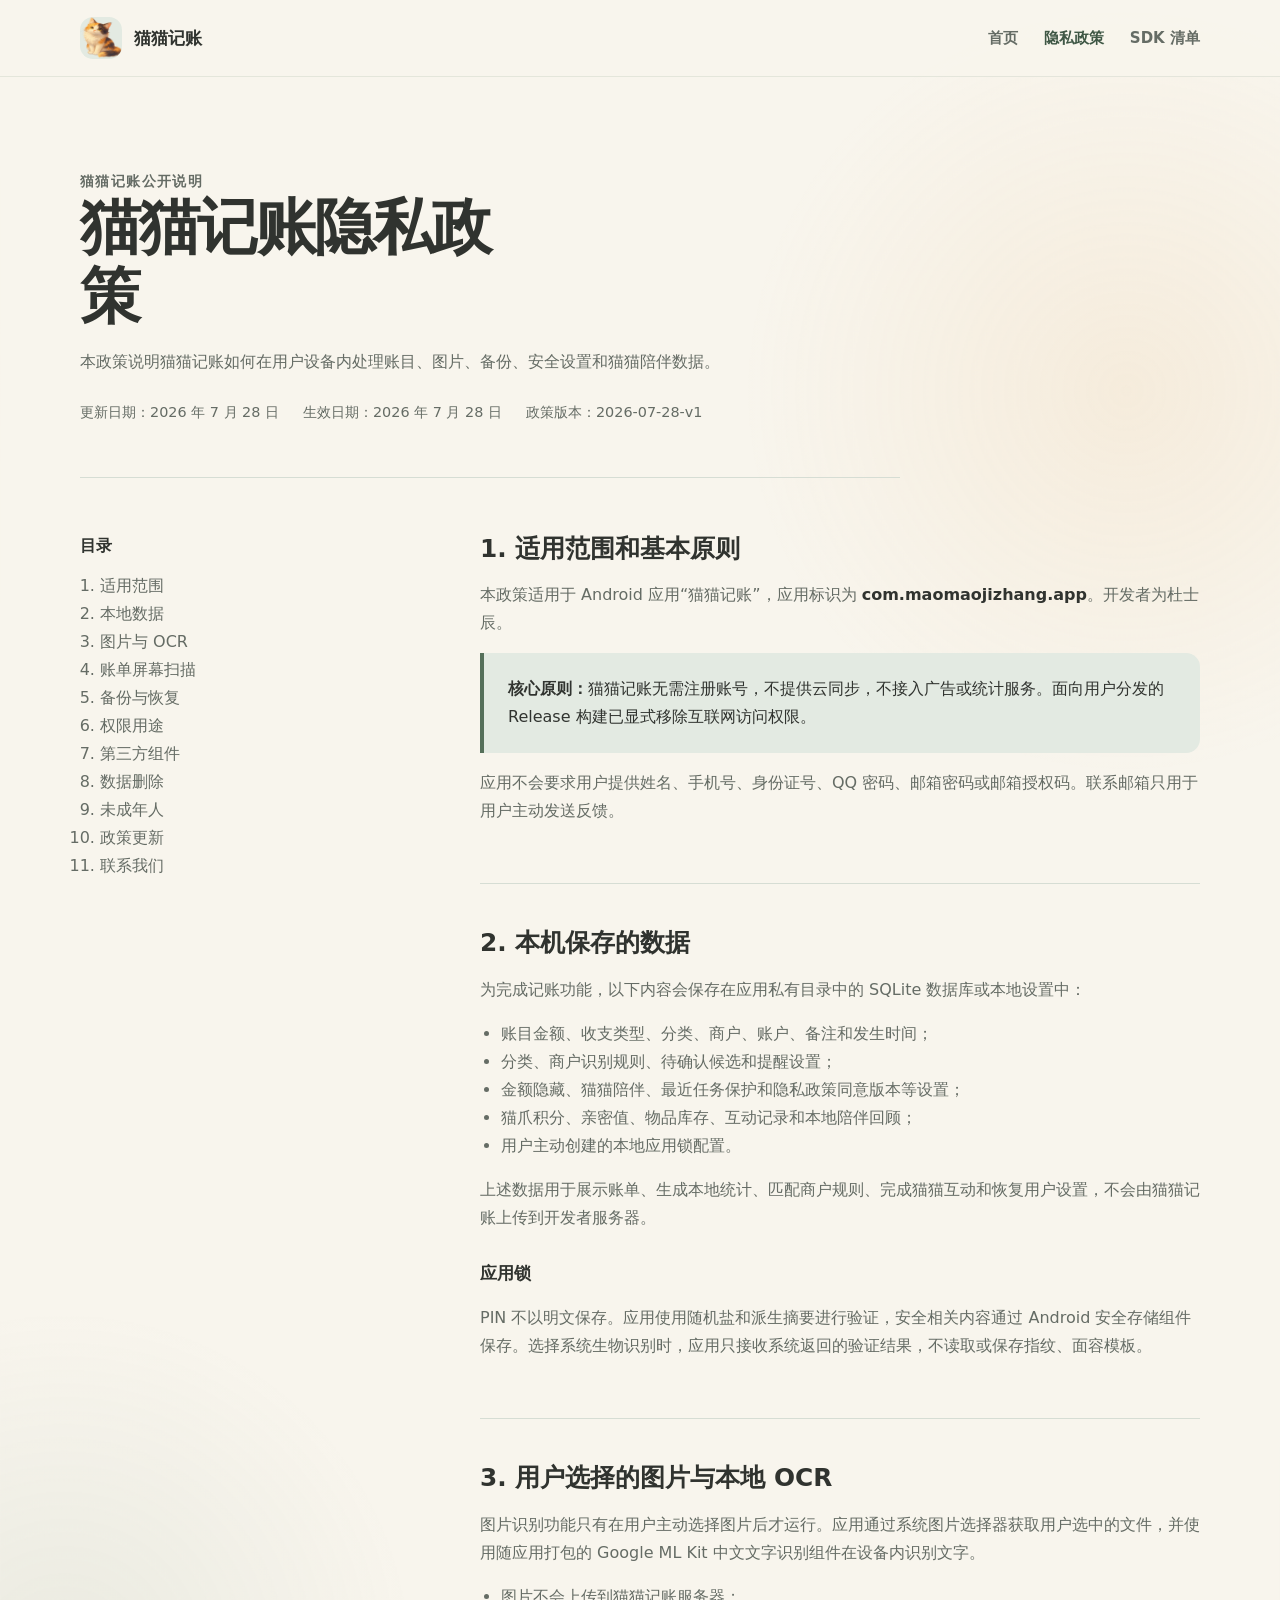
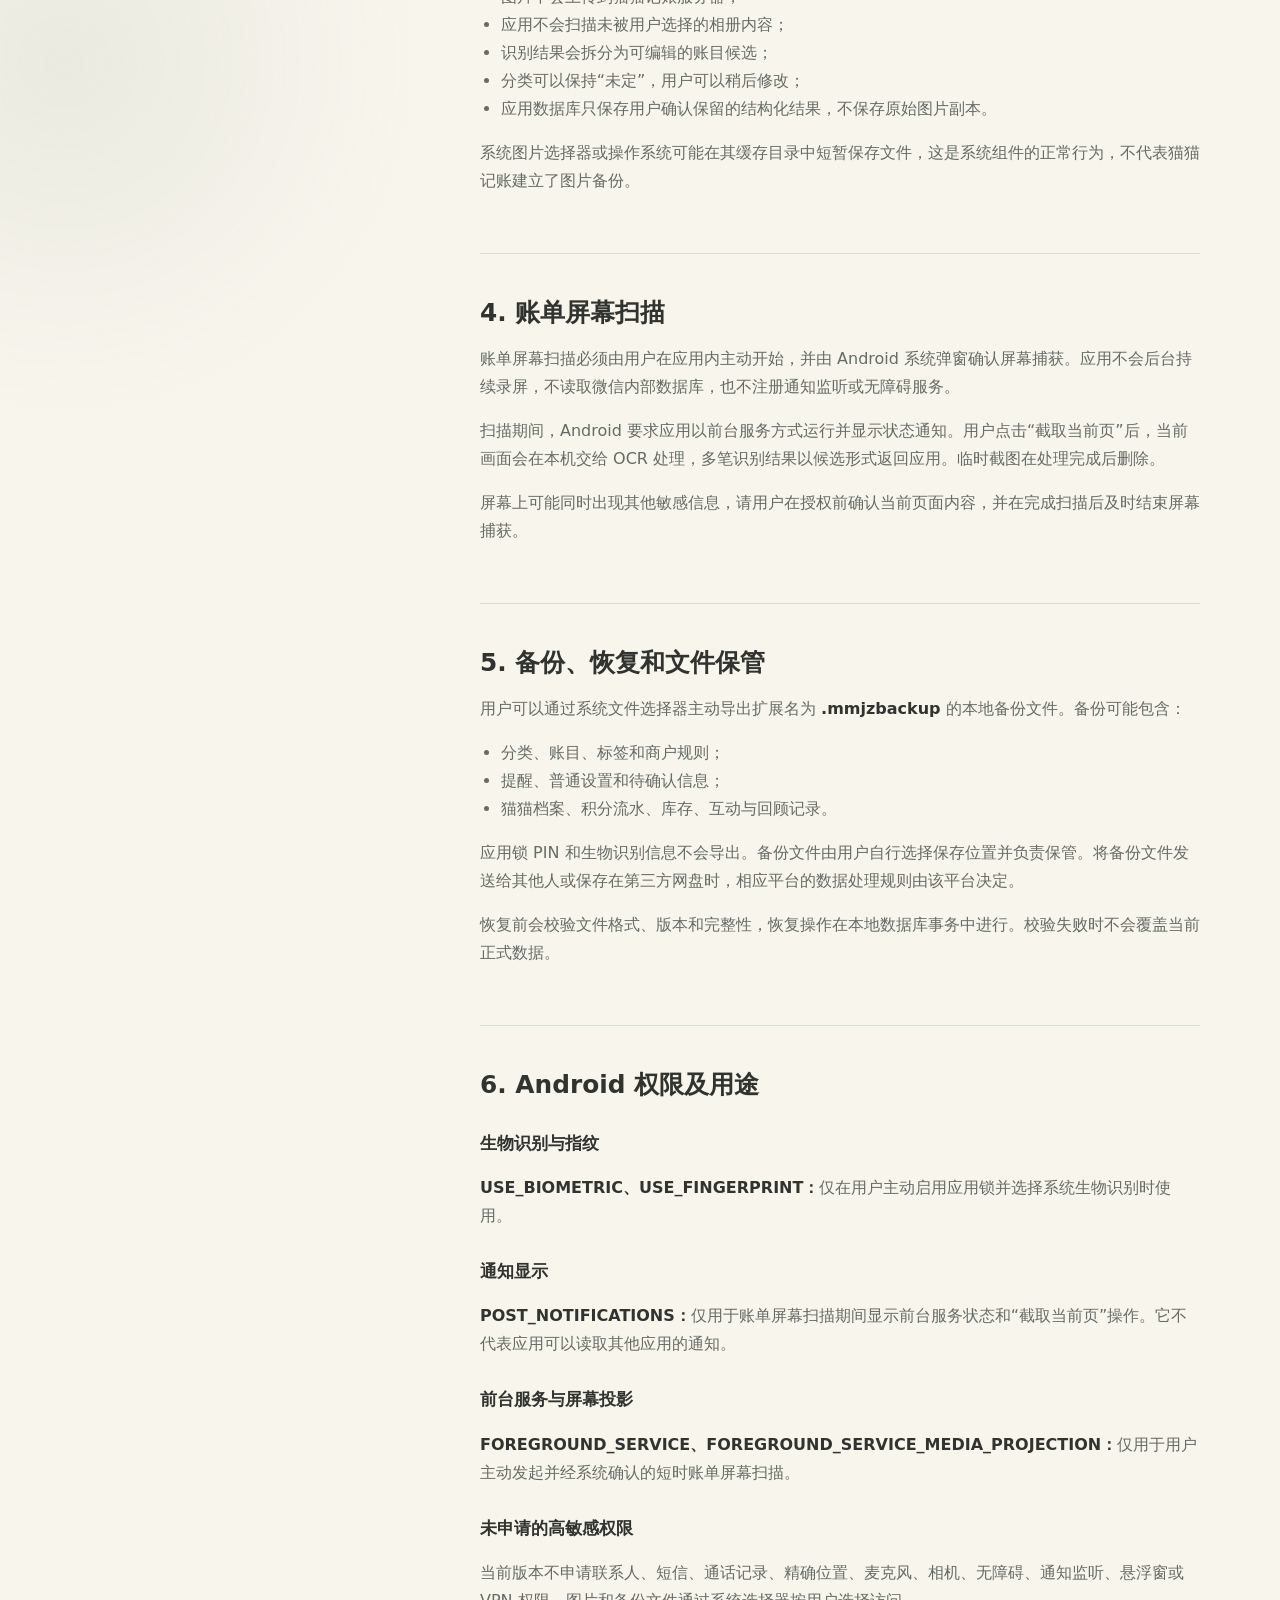
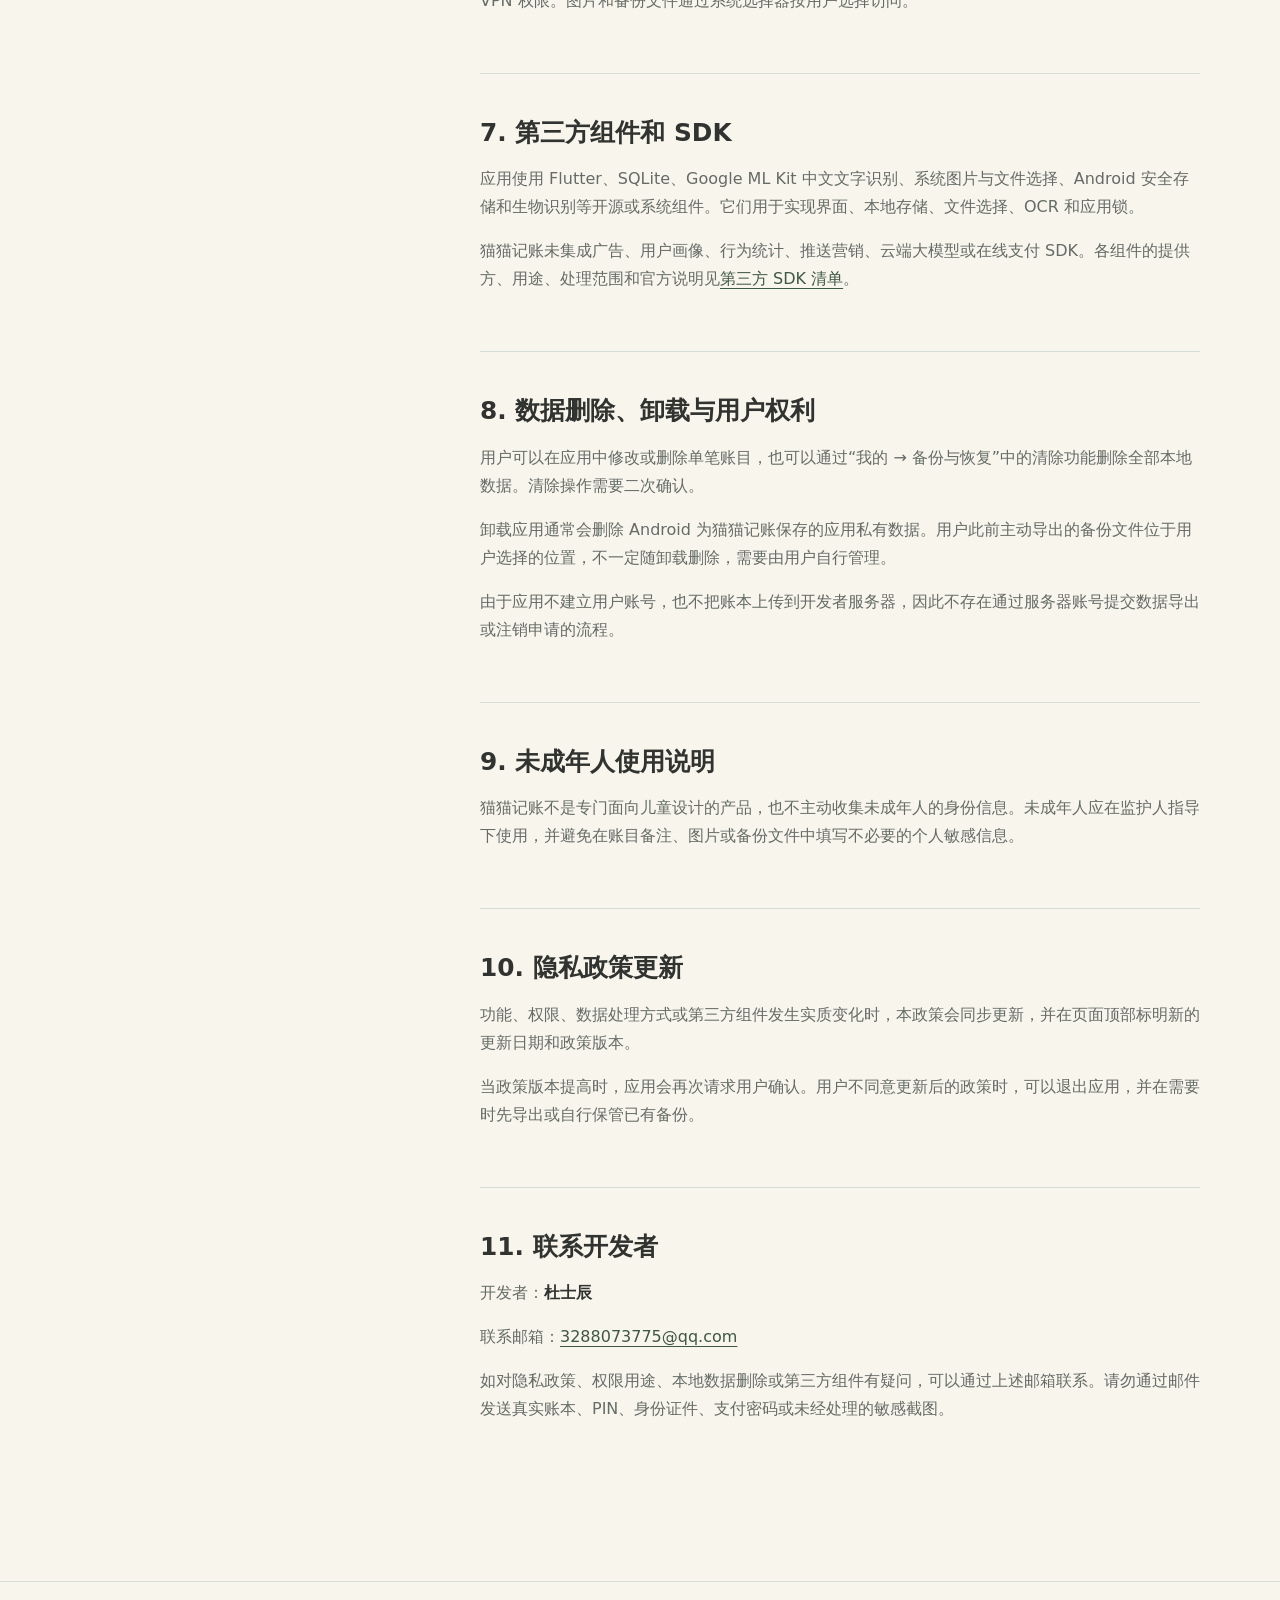
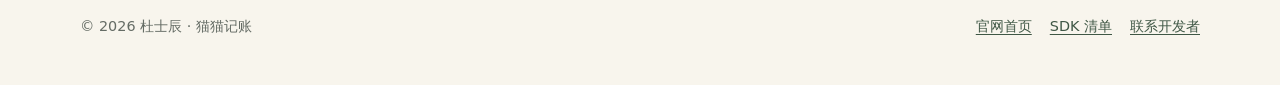
==== privacy.html @ 0284afe6 "发布猫猫记账官网与隐私政策" ====
<!doctype html>
<html lang="zh-CN">
  <head>
    <meta charset="utf-8">
    <meta name="viewport" content="width=device-width, initial-scale=1">
    <meta name="description" content="猫猫记账隐私政策，说明本地数据、图片 OCR、账单屏幕扫描、备份、权限和第三方组件。">
    <meta name="theme-color" content="#55705A">
    <title>隐私政策｜猫猫记账</title>
    <link rel="icon" href="favicon.png">
    <link rel="stylesheet" href="styles.css">
  </head>
  <body>
    <a class="skip-link" href="#main">跳到主要内容</a>
    <header class="site-header">
      <nav class="nav" aria-label="主要导航">
        <a class="brand" href="index.html">
          <img src="assets/app-icon.png" alt="">
          <span>猫猫记账</span>
        </a>
        <ul class="nav-links">
          <li><a href="index.html">首页</a></li>
          <li><a href="privacy.html" aria-current="page">隐私政策</a></li>
          <li><a href="sdk.html">SDK 清单</a></li>
        </ul>
      </nav>
    </header>

    <main id="main" class="page policy-main">
      <header class="policy-header">
        <p class="eyebrow">猫猫记账公开说明</p>
        <h1>猫猫记账隐私政策</h1>
        <p>本政策说明猫猫记账如何在用户设备内处理账目、图片、备份、安全设置和猫猫陪伴数据。</p>
        <div class="policy-meta">
          <span>更新日期：2026 年 7 月 28 日</span>
          <span>生效日期：2026 年 7 月 28 日</span>
          <span>政策版本：2026-07-28-v1</span>
        </div>
      </header>

      <div class="policy-layout">
        <nav class="toc" aria-label="隐私政策目录">
          <strong>目录</strong>
          <ol>
            <li><a href="#scope">适用范围</a></li>
            <li><a href="#local-data">本地数据</a></li>
            <li><a href="#ocr">图片与 OCR</a></li>
            <li><a href="#capture">账单屏幕扫描</a></li>
            <li><a href="#backup">备份与恢复</a></li>
            <li><a href="#permissions">权限用途</a></li>
            <li><a href="#components">第三方组件</a></li>
            <li><a href="#delete">数据删除</a></li>
            <li><a href="#children">未成年人</a></li>
            <li><a href="#updates">政策更新</a></li>
            <li><a href="#contact">联系我们</a></li>
          </ol>
        </nav>

        <article class="policy-content">
          <section id="scope">
            <h2>1. 适用范围和基本原则</h2>
            <p>本政策适用于 Android 应用“猫猫记账”，应用标识为 <strong>com.maomaojizhang.app</strong>。开发者为杜士辰。</p>
            <div class="notice">
              <strong>核心原则：</strong>猫猫记账无需注册账号，不提供云同步，不接入广告或统计服务。面向用户分发的 Release 构建已显式移除互联网访问权限。
            </div>
            <p>应用不会要求用户提供姓名、手机号、身份证号、QQ 密码、邮箱密码或邮箱授权码。联系邮箱只用于用户主动发送反馈。</p>
          </section>

          <section id="local-data">
            <h2>2. 本机保存的数据</h2>
            <p>为完成记账功能，以下内容会保存在应用私有目录中的 SQLite 数据库或本地设置中：</p>
            <ul>
              <li>账目金额、收支类型、分类、商户、账户、备注和发生时间；</li>
              <li>分类、商户识别规则、待确认候选和提醒设置；</li>
              <li>金额隐藏、猫猫陪伴、最近任务保护和隐私政策同意版本等设置；</li>
              <li>猫爪积分、亲密值、物品库存、互动记录和本地陪伴回顾；</li>
              <li>用户主动创建的本地应用锁配置。</li>
            </ul>
            <p>上述数据用于展示账单、生成本地统计、匹配商户规则、完成猫猫互动和恢复用户设置，不会由猫猫记账上传到开发者服务器。</p>
            <h3>应用锁</h3>
            <p>PIN 不以明文保存。应用使用随机盐和派生摘要进行验证，安全相关内容通过 Android 安全存储组件保存。选择系统生物识别时，应用只接收系统返回的验证结果，不读取或保存指纹、面容模板。</p>
          </section>

          <section id="ocr">
            <h2>3. 用户选择的图片与本地 OCR</h2>
            <p>图片识别功能只有在用户主动选择图片后才运行。应用通过系统图片选择器获取用户选中的文件，并使用随应用打包的 Google ML Kit 中文文字识别组件在设备内识别文字。</p>
            <ul>
              <li>图片不会上传到猫猫记账服务器；</li>
              <li>应用不会扫描未被用户选择的相册内容；</li>
              <li>识别结果会拆分为可编辑的账目候选；</li>
              <li>分类可以保持“未定”，用户可以稍后修改；</li>
              <li>应用数据库只保存用户确认保留的结构化结果，不保存原始图片副本。</li>
            </ul>
            <p>系统图片选择器或操作系统可能在其缓存目录中短暂保存文件，这是系统组件的正常行为，不代表猫猫记账建立了图片备份。</p>
          </section>

          <section id="capture">
            <h2>4. 账单屏幕扫描</h2>
            <p>账单屏幕扫描必须由用户在应用内主动开始，并由 Android 系统弹窗确认屏幕捕获。应用不会后台持续录屏，不读取微信内部数据库，也不注册通知监听或无障碍服务。</p>
            <p>扫描期间，Android 要求应用以前台服务方式运行并显示状态通知。用户点击“截取当前页”后，当前画面会在本机交给 OCR 处理，多笔识别结果以候选形式返回应用。临时截图在处理完成后删除。</p>
            <p>屏幕上可能同时出现其他敏感信息，请用户在授权前确认当前页面内容，并在完成扫描后及时结束屏幕捕获。</p>
          </section>

          <section id="backup">
            <h2>5. 备份、恢复和文件保管</h2>
            <p>用户可以通过系统文件选择器主动导出扩展名为 <strong>.mmjzbackup</strong> 的本地备份文件。备份可能包含：</p>
            <ul>
              <li>分类、账目、标签和商户规则；</li>
              <li>提醒、普通设置和待确认信息；</li>
              <li>猫猫档案、积分流水、库存、互动与回顾记录。</li>
            </ul>
            <p>应用锁 PIN 和生物识别信息不会导出。备份文件由用户自行选择保存位置并负责保管。将备份文件发送给其他人或保存在第三方网盘时，相应平台的数据处理规则由该平台决定。</p>
            <p>恢复前会校验文件格式、版本和完整性，恢复操作在本地数据库事务中进行。校验失败时不会覆盖当前正式数据。</p>
          </section>

          <section id="permissions">
            <h2>6. Android 权限及用途</h2>
            <h3>生物识别与指纹</h3>
            <p><strong>USE_BIOMETRIC、USE_FINGERPRINT：</strong>仅在用户主动启用应用锁并选择系统生物识别时使用。</p>
            <h3>通知显示</h3>
            <p><strong>POST_NOTIFICATIONS：</strong>仅用于账单屏幕扫描期间显示前台服务状态和“截取当前页”操作。它不代表应用可以读取其他应用的通知。</p>
            <h3>前台服务与屏幕投影</h3>
            <p><strong>FOREGROUND_SERVICE、FOREGROUND_SERVICE_MEDIA_PROJECTION：</strong>仅用于用户主动发起并经系统确认的短时账单屏幕扫描。</p>
            <h3>未申请的高敏感权限</h3>
            <p>当前版本不申请联系人、短信、通话记录、精确位置、麦克风、相机、无障碍、通知监听、悬浮窗或 VPN 权限。图片和备份文件通过系统选择器按用户选择访问。</p>
          </section>

          <section id="components">
            <h2>7. 第三方组件和 SDK</h2>
            <p>应用使用 Flutter、SQLite、Google ML Kit 中文文字识别、系统图片与文件选择、Android 安全存储和生物识别等开源或系统组件。它们用于实现界面、本地存储、文件选择、OCR 和应用锁。</p>
            <p>猫猫记账未集成广告、用户画像、行为统计、推送营销、云端大模型或在线支付 SDK。各组件的提供方、用途、处理范围和官方说明见<a href="sdk.html">第三方 SDK 清单</a>。</p>
          </section>

          <section id="delete">
            <h2>8. 数据删除、卸载与用户权利</h2>
            <p>用户可以在应用中修改或删除单笔账目，也可以通过“我的 → 备份与恢复”中的清除功能删除全部本地数据。清除操作需要二次确认。</p>
            <p>卸载应用通常会删除 Android 为猫猫记账保存的应用私有数据。用户此前主动导出的备份文件位于用户选择的位置，不一定随卸载删除，需要由用户自行管理。</p>
            <p>由于应用不建立用户账号，也不把账本上传到开发者服务器，因此不存在通过服务器账号提交数据导出或注销申请的流程。</p>
          </section>

          <section id="children">
            <h2>9. 未成年人使用说明</h2>
            <p>猫猫记账不是专门面向儿童设计的产品，也不主动收集未成年人的身份信息。未成年人应在监护人指导下使用，并避免在账目备注、图片或备份文件中填写不必要的个人敏感信息。</p>
          </section>

          <section id="updates">
            <h2>10. 隐私政策更新</h2>
            <p>功能、权限、数据处理方式或第三方组件发生实质变化时，本政策会同步更新，并在页面顶部标明新的更新日期和政策版本。</p>
            <p>当政策版本提高时，应用会再次请求用户确认。用户不同意更新后的政策时，可以退出应用，并在需要时先导出或自行保管已有备份。</p>
          </section>

          <section id="contact">
            <h2>11. 联系开发者</h2>
            <p>开发者：<strong>杜士辰</strong></p>
            <p>联系邮箱：<a href="mailto:3288073775@qq.com">3288073775@qq.com</a></p>
            <p>如对隐私政策、权限用途、本地数据删除或第三方组件有疑问，可以通过上述邮箱联系。请勿通过邮件发送真实账本、PIN、身份证件、支付密码或未经处理的敏感截图。</p>
          </section>
        </article>
      </div>
    </main>

    <footer class="site-footer">
      <div class="footer-inner">
        <span>© 2026 杜士辰 · 猫猫记账</span>
        <div class="footer-links">
          <a href="index.html">官网首页</a>
          <a href="sdk.html">SDK 清单</a>
          <a href="mailto:3288073775@qq.com">联系开发者</a>
        </div>
      </div>
    </footer>
  </body>
</html>
---- styles.css ----
:root {
  color-scheme: light;
  --canvas: #f8f5ed;
  --surface: #fffdf8;
  --surface-soft: #eef2eb;
  --primary: #55705a;
  --primary-deep: #3f5745;
  --primary-container: #e3eae2;
  --accent: #e4ae69;
  --accent-soft: #f5e7d3;
  --ink: #30332f;
  --muted: #656c65;
  --outline: #d6ddd4;
  --shadow: rgb(75 91 77 / 0.14);
  --radius-card: 24px;
  --radius-control: 14px;
  --page: min(1120px, calc(100% - 40px));
}

* {
  box-sizing: border-box;
}

html {
  scroll-behavior: smooth;
  background: var(--canvas);
}

body {
  min-width: 320px;
  margin: 0;
  color: var(--ink);
  background:
    radial-gradient(circle at 88% 8%, rgb(228 174 105 / 0.13), transparent 24rem),
    radial-gradient(circle at 5% 34%, rgb(111 138 114 / 0.1), transparent 22rem),
    var(--canvas);
  font-family:
    "Noto Sans CJK SC",
    "Microsoft YaHei",
    "PingFang SC",
    system-ui,
    sans-serif;
  font-size: 16px;
  line-height: 1.75;
  text-rendering: optimizeLegibility;
}

img {
  display: block;
  max-width: 100%;
}

a {
  color: var(--primary-deep);
  text-decoration-thickness: 1px;
  text-underline-offset: 0.22em;
}

a:focus-visible,
button:focus-visible,
summary:focus-visible {
  outline: 3px solid rgb(85 112 90 / 0.32);
  outline-offset: 4px;
}

.skip-link {
  position: fixed;
  top: 10px;
  left: 10px;
  z-index: 100;
  padding: 10px 16px;
  color: #fff;
  background: var(--primary-deep);
  border-radius: 10px;
  transform: translateY(-160%);
}

.skip-link:focus {
  transform: translateY(0);
}

.site-header {
  position: relative;
  z-index: 10;
  border-bottom: 1px solid rgb(85 112 90 / 0.12);
  background: rgb(248 245 237 / 0.9);
}

.nav {
  width: var(--page);
  min-height: 76px;
  margin: 0 auto;
  display: flex;
  align-items: center;
  justify-content: space-between;
  gap: 24px;
}

.brand {
  display: inline-flex;
  align-items: center;
  gap: 12px;
  color: var(--ink);
  font-size: 1.08rem;
  font-weight: 760;
  text-decoration: none;
  white-space: nowrap;
}

.brand img {
  width: 42px;
  height: 42px;
  border-radius: 13px;
  background: var(--primary-container);
}

.nav-links {
  display: flex;
  align-items: center;
  gap: 26px;
  margin: 0;
  padding: 0;
  list-style: none;
}

.nav-links a {
  color: var(--muted);
  font-size: 0.94rem;
  font-weight: 650;
  text-decoration: none;
  white-space: nowrap;
}

.nav-links a[aria-current="page"],
.nav-links a:hover {
  color: var(--primary-deep);
}

.page {
  width: var(--page);
  margin: 0 auto;
}

.hero {
  min-height: 690px;
  padding: 76px 0 84px;
  display: grid;
  grid-template-columns: minmax(0, 1.05fr) minmax(340px, 0.78fr);
  align-items: center;
  gap: clamp(54px, 8vw, 108px);
}

.hero-copy {
  max-width: 660px;
}

.eyebrow {
  margin: 0 0 18px;
  color: var(--primary);
  font-size: 0.86rem;
  font-weight: 760;
  letter-spacing: 0.1em;
}

h1,
h2,
h3,
p {
  overflow-wrap: anywhere;
}

h1 {
  max-width: 11ch;
  margin: 0;
  font-size: clamp(3rem, 7vw, 5.7rem);
  line-height: 1.07;
  letter-spacing: -0.055em;
}

.hero-lead {
  max-width: 35rem;
  margin: 28px 0 0;
  color: var(--muted);
  font-size: clamp(1.05rem, 2vw, 1.22rem);
}

.actions {
  display: flex;
  flex-wrap: wrap;
  gap: 12px;
  margin-top: 34px;
}

.button {
  min-height: 50px;
  padding: 12px 20px;
  display: inline-flex;
  align-items: center;
  justify-content: center;
  border: 1px solid var(--primary);
  border-radius: var(--radius-control);
  color: #fff;
  background: var(--primary);
  font-weight: 720;
  text-decoration: none;
  transition: transform 120ms ease, background-color 120ms ease;
}

.button:hover {
  background: var(--primary-deep);
}

.button:active {
  transform: translateY(1px);
}

.button.secondary {
  color: var(--primary-deep);
  background: transparent;
}

.button.secondary:hover {
  background: var(--primary-container);
}

.trust-line {
  margin: 28px 0 0;
  padding: 0;
  display: flex;
  flex-wrap: wrap;
  gap: 8px 22px;
  color: var(--muted);
  font-size: 0.9rem;
  list-style: none;
}

.trust-line li::before {
  content: "✓";
  margin-right: 7px;
  color: var(--primary);
  font-weight: 800;
}

.phone-stage {
  position: relative;
  display: grid;
  place-items: center;
}

.phone-stage::before {
  content: "";
  position: absolute;
  width: 92%;
  aspect-ratio: 1;
  border-radius: 46% 54% 60% 40%;
  background: var(--primary-container);
  transform: rotate(-5deg);
}

.phone {
  position: relative;
  width: min(330px, 82vw);
  margin: 0;
  padding: 10px;
  border: 1px solid rgb(63 87 69 / 0.18);
  border-radius: 36px;
  background: #fff;
  box-shadow: 0 26px 72px var(--shadow);
}

.phone img {
  width: 100%;
  border-radius: 27px;
}

.cat-friend {
  position: absolute;
  right: -30px;
  bottom: -24px;
  width: 128px;
  filter: drop-shadow(0 14px 20px rgb(75 91 77 / 0.15));
}

.fact-strip {
  padding: 26px 0;
  border-block: 1px solid var(--outline);
}

.facts {
  display: grid;
  grid-template-columns: repeat(3, 1fr);
}

.fact {
  min-height: 92px;
  padding: 8px 32px;
  display: flex;
  flex-direction: column;
  justify-content: center;
  border-right: 1px solid var(--outline);
}

.fact:first-child {
  padding-left: 0;
}

.fact:last-child {
  padding-right: 0;
  border-right: 0;
}

.fact strong {
  font-size: 1.08rem;
}

.fact span {
  color: var(--muted);
  font-size: 0.92rem;
}

.section {
  padding: 96px 0;
}

.section-heading {
  max-width: 660px;
  margin-bottom: 44px;
}

.section-heading h2,
.policy-header h1 {
  margin: 0;
  font-size: clamp(2.1rem, 5vw, 3.8rem);
  line-height: 1.14;
  letter-spacing: -0.04em;
}

.section-heading p,
.policy-header p {
  margin: 16px 0 0;
  color: var(--muted);
}

.feature-grid {
  display: grid;
  grid-template-columns: repeat(12, 1fr);
  gap: 18px;
}

.feature {
  grid-column: span 4;
  min-height: 230px;
  padding: 30px;
  border: 1px solid var(--outline);
  border-radius: var(--radius-card);
  background: rgb(255 253 248 / 0.78);
}

.feature.wide {
  grid-column: span 7;
}

.feature.medium {
  grid-column: span 5;
  background: var(--primary-container);
}

.feature.accent {
  background: var(--accent-soft);
}

.feature-index {
  display: block;
  margin-bottom: 46px;
  color: var(--primary);
  font-size: 0.82rem;
  font-weight: 760;
}

.feature h3 {
  margin: 0;
  font-size: 1.28rem;
}

.feature p {
  margin: 10px 0 0;
  color: var(--muted);
}

.privacy-flow {
  display: grid;
  grid-template-columns: 0.82fr 1.18fr;
  gap: 70px;
  align-items: start;
}

.privacy-flow h2 {
  position: sticky;
  top: 32px;
  margin: 0;
  font-size: clamp(2.1rem, 5vw, 3.7rem);
  line-height: 1.14;
  letter-spacing: -0.04em;
}

.flow-list {
  margin: 0;
  padding: 0;
  list-style: none;
  counter-reset: local-flow;
}

.flow-list li {
  position: relative;
  min-height: 150px;
  padding: 10px 0 34px 82px;
  border-bottom: 1px solid var(--outline);
  counter-increment: local-flow;
}

.flow-list li + li {
  padding-top: 34px;
}

.flow-list li::before {
  content: counter(local-flow, decimal-leading-zero);
  position: absolute;
  left: 0;
  top: 9px;
  color: var(--primary);
  font-weight: 800;
}

.flow-list li + li::before {
  top: 33px;
}

.flow-list strong {
  display: block;
  margin-bottom: 8px;
  font-size: 1.16rem;
}

.flow-list p {
  margin: 0;
  color: var(--muted);
}

.public-notes {
  display: grid;
  grid-template-columns: 1fr 1fr;
  gap: 18px;
}

.note-link {
  min-height: 260px;
  padding: 34px;
  display: flex;
  flex-direction: column;
  justify-content: space-between;
  border: 1px solid var(--outline);
  border-radius: var(--radius-card);
  color: var(--ink);
  background: var(--surface);
  text-decoration: none;
}

.note-link:hover {
  border-color: var(--primary);
}

.note-link span {
  color: var(--primary);
  font-weight: 760;
}

.note-link h3 {
  max-width: 12ch;
  margin: 0;
  font-size: clamp(1.6rem, 3vw, 2.3rem);
  line-height: 1.22;
}

.contact-band {
  margin-bottom: 92px;
  padding: clamp(36px, 7vw, 72px);
  display: grid;
  grid-template-columns: 1.2fr 0.8fr;
  gap: 34px;
  align-items: end;
  border-radius: var(--radius-card);
  background: var(--primary);
  color: #fff;
}

.contact-band h2 {
  max-width: 12ch;
  margin: 0;
  font-size: clamp(2rem, 5vw, 3.8rem);
  line-height: 1.12;
  letter-spacing: -0.04em;
}

.contact-band p {
  margin: 12px 0 0;
  color: rgb(255 255 255 / 0.8);
}

.contact-band a {
  color: #fff;
}

.contact-meta {
  justify-self: end;
  text-align: right;
}

.site-footer {
  padding: 32px 0 46px;
  border-top: 1px solid var(--outline);
  color: var(--muted);
  font-size: 0.9rem;
}

.footer-inner {
  width: var(--page);
  margin: 0 auto;
  display: flex;
  justify-content: space-between;
  gap: 24px;
}

.footer-links {
  display: flex;
  flex-wrap: wrap;
  gap: 18px;
}

.policy-main {
  padding: 76px 0 100px;
}

.policy-header {
  max-width: 820px;
  padding-bottom: 52px;
  border-bottom: 1px solid var(--outline);
}

.policy-meta {
  margin-top: 24px;
  display: flex;
  flex-wrap: wrap;
  gap: 8px 24px;
  color: var(--muted);
  font-size: 0.9rem;
}

.policy-layout {
  margin-top: 54px;
  display: grid;
  grid-template-columns: 240px minmax(0, 720px);
  gap: 70px;
  justify-content: space-between;
  align-items: start;
}

.toc {
  position: sticky;
  top: 28px;
}

.toc strong {
  display: block;
  margin-bottom: 12px;
}

.toc ol {
  margin: 0;
  padding-left: 20px;
  color: var(--muted);
}

.toc a {
  color: inherit;
  text-decoration: none;
}

.toc a:hover {
  color: var(--primary-deep);
}

.policy-content section {
  padding: 0 0 42px;
}

.policy-content section + section {
  padding-top: 42px;
  border-top: 1px solid var(--outline);
}

.policy-content h2 {
  margin: 0 0 16px;
  font-size: 1.55rem;
  line-height: 1.35;
}

.policy-content h3 {
  margin: 26px 0 8px;
  font-size: 1.08rem;
}

.policy-content p,
.policy-content li {
  color: var(--muted);
}

.policy-content ul,
.policy-content ol {
  padding-left: 1.3rem;
}

.policy-content strong {
  color: var(--ink);
}

.notice {
  padding: 22px 24px;
  border-left: 4px solid var(--primary);
  border-radius: 0 var(--radius-control) var(--radius-control) 0;
  background: var(--primary-container);
}

.sdk-list {
  display: grid;
  gap: 12px;
}

.sdk-item {
  border: 1px solid var(--outline);
  border-radius: var(--radius-control);
  background: var(--surface);
}

.sdk-item summary {
  min-height: 66px;
  padding: 18px 22px;
  display: flex;
  align-items: center;
  justify-content: space-between;
  gap: 18px;
  color: var(--ink);
  cursor: pointer;
  font-weight: 760;
  list-style: none;
}

.sdk-item summary::-webkit-details-marker {
  display: none;
}

.sdk-item summary::after {
  content: "+";
  flex: 0 0 auto;
  color: var(--primary);
  font-size: 1.35rem;
}

.sdk-item[open] summary::after {
  content: "−";
}

.sdk-body {
  padding: 0 22px 22px;
  color: var(--muted);
}

.sdk-body dl {
  margin: 0;
  display: grid;
  grid-template-columns: 8rem 1fr;
  gap: 8px 18px;
}

.sdk-body dt {
  color: var(--ink);
  font-weight: 680;
}

.sdk-body dd {
  margin: 0;
}

@media (max-width: 860px) {
  :root {
    --page: min(100% - 32px, 720px);
  }

  .hero {
    min-height: auto;
    padding-top: 58px;
    grid-template-columns: 1fr;
    gap: 64px;
  }

  .hero-copy {
    max-width: 620px;
  }

  .phone-stage {
    width: min(420px, 100%);
    margin: 0 auto;
  }

  .feature,
  .feature.wide,
  .feature.medium {
    grid-column: span 6;
  }

  .privacy-flow,
  .contact-band {
    grid-template-columns: 1fr;
  }

  .privacy-flow {
    gap: 36px;
  }

  .privacy-flow h2 {
    position: static;
  }

  .contact-meta {
    justify-self: start;
    text-align: left;
  }

  .policy-layout {
    grid-template-columns: 1fr;
    gap: 34px;
  }

  .toc {
    position: static;
    padding: 22px;
    border-radius: var(--radius-control);
    background: var(--primary-container);
  }
}

@media (max-width: 640px) {
  :root {
    --page: calc(100% - 28px);
    --radius-card: 20px;
  }

  .nav {
    min-height: 68px;
  }

  .brand span {
    display: none;
  }

  .nav-links {
    width: 100%;
    justify-content: flex-end;
    gap: 16px;
  }

  .nav-links a {
    font-size: 0.86rem;
  }

  .hero {
    padding: 50px 0 68px;
  }

  h1 {
    max-width: 9ch;
    font-size: clamp(2.65rem, 15vw, 4.3rem);
  }

  .actions {
    display: grid;
    grid-template-columns: 1fr;
  }

  .button {
    width: 100%;
  }

  .cat-friend {
    right: -8px;
    width: 102px;
  }

  .fact-strip {
    padding: 10px 0;
  }

  .facts {
    grid-template-columns: 1fr;
  }

  .fact,
  .fact:first-child,
  .fact:last-child {
    min-height: 78px;
    padding: 18px 0;
    border-right: 0;
    border-bottom: 1px solid var(--outline);
  }

  .fact:last-child {
    border-bottom: 0;
  }

  .section {
    padding: 70px 0;
  }

  .feature-grid {
    grid-template-columns: 1fr;
  }

  .feature,
  .feature.wide,
  .feature.medium {
    grid-column: auto;
    min-height: 210px;
  }

  .public-notes {
    grid-template-columns: 1fr;
  }

  .note-link {
    min-height: 220px;
  }

  .flow-list li {
    padding-left: 54px;
  }

  .footer-inner {
    flex-direction: column;
  }

  .policy-main {
    padding-top: 54px;
  }

  .policy-meta {
    display: grid;
  }

  .sdk-body dl {
    grid-template-columns: 1fr;
  }

  .sdk-body dd + dt {
    margin-top: 8px;
  }
}

@media (prefers-reduced-motion: reduce) {
  html {
    scroll-behavior: auto;
  }

  .button {
    transition: none;
  }
}
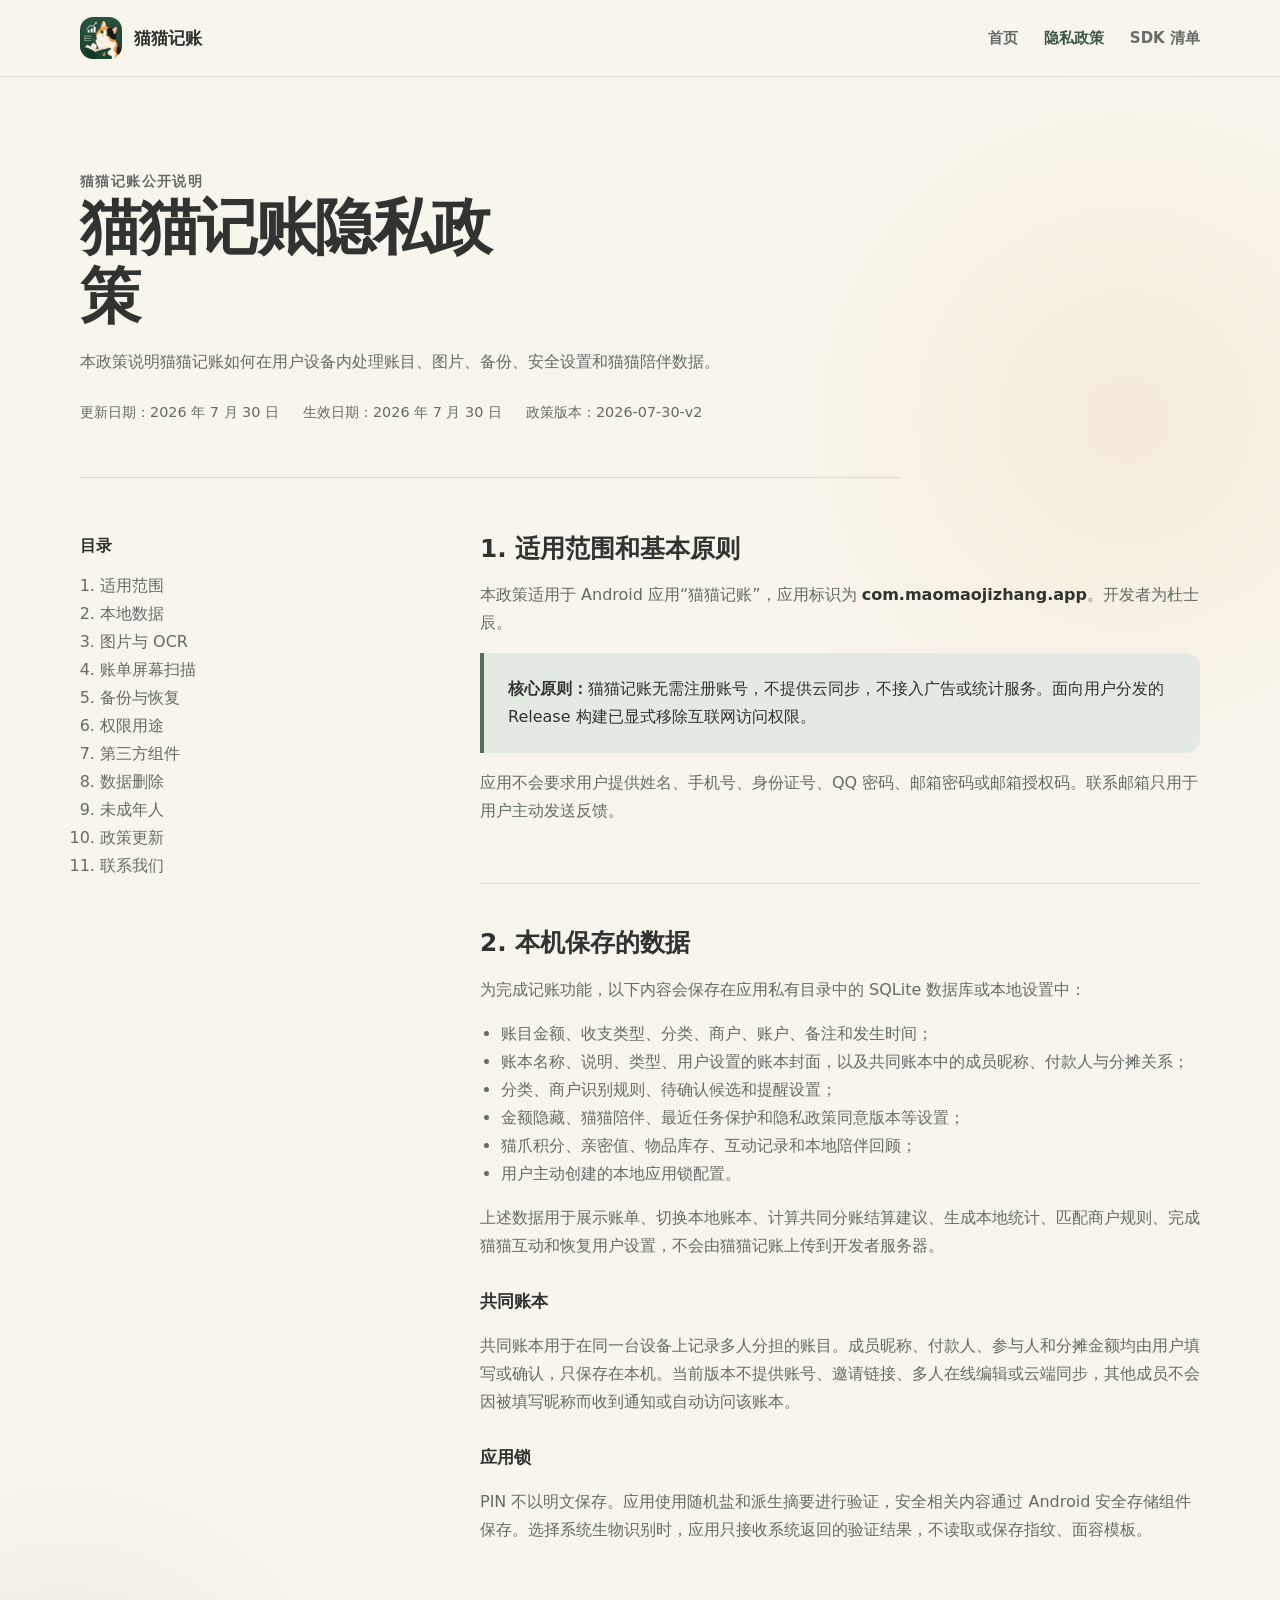
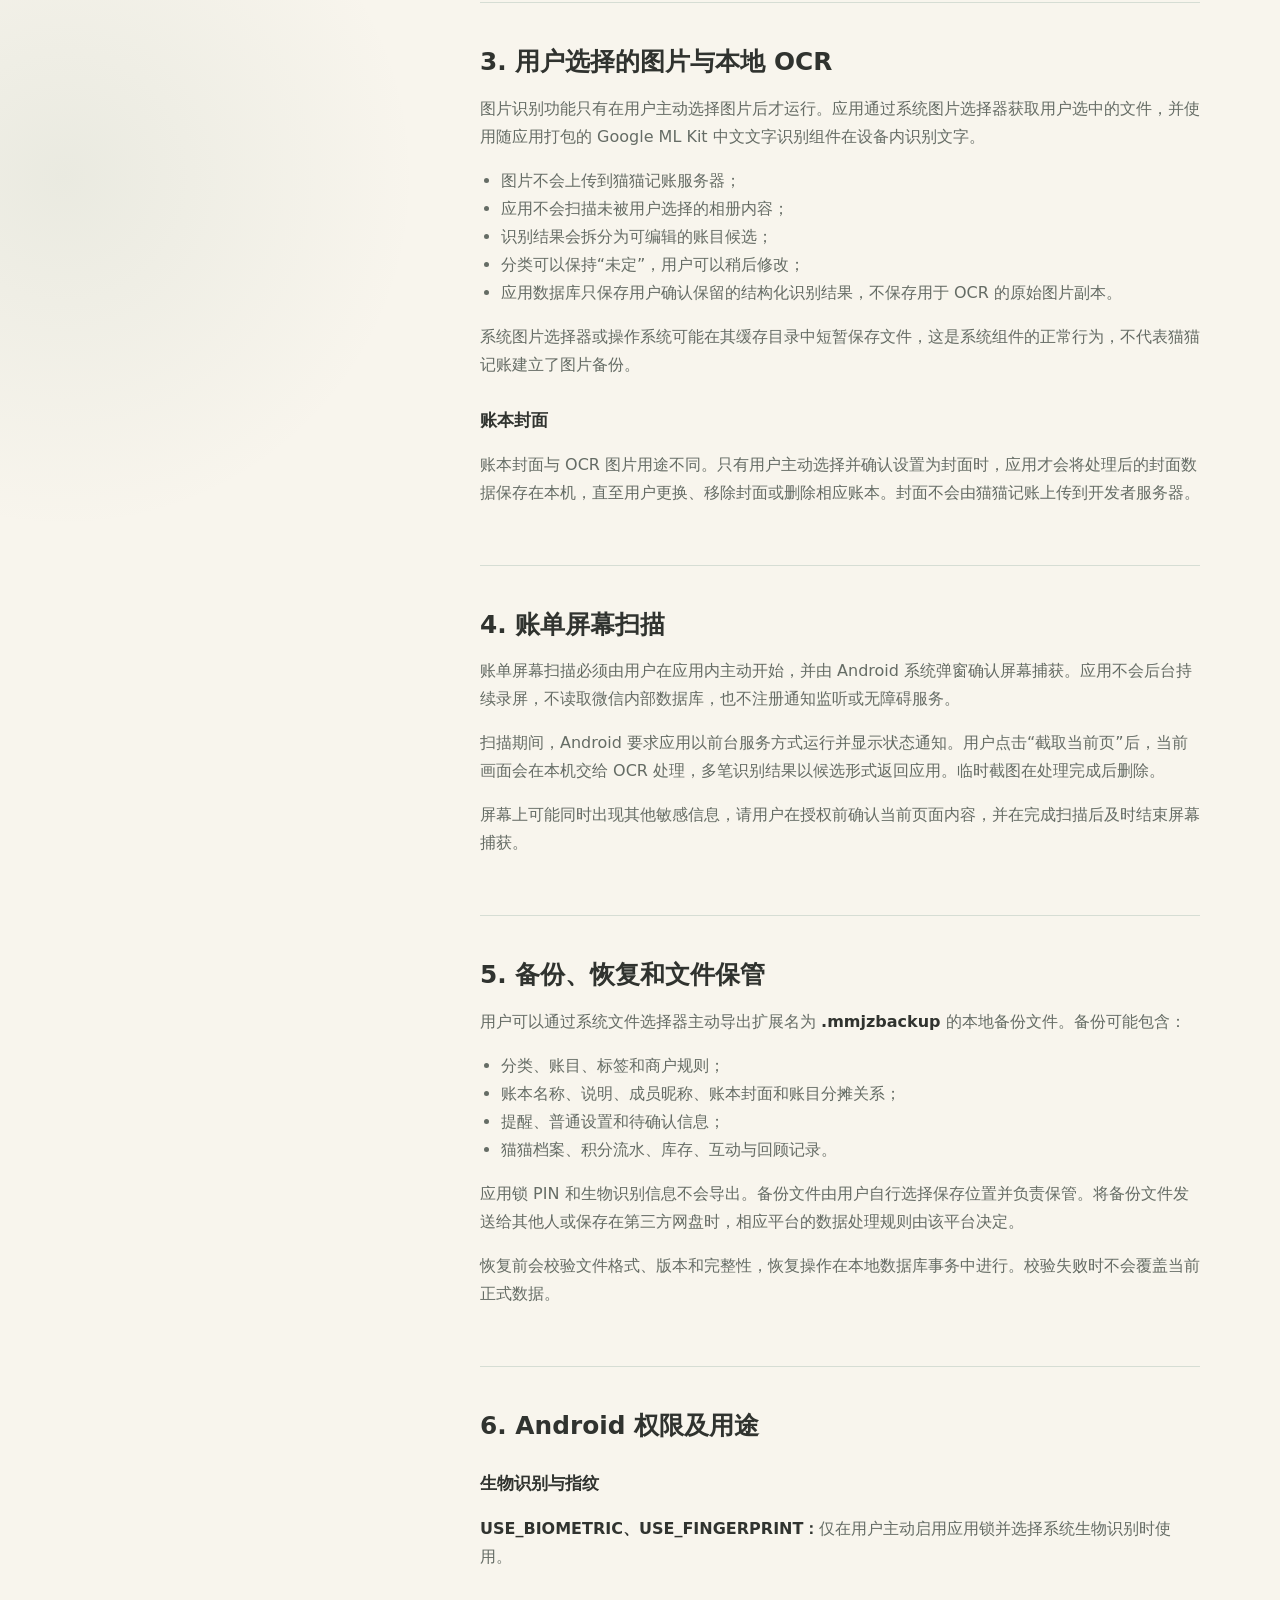
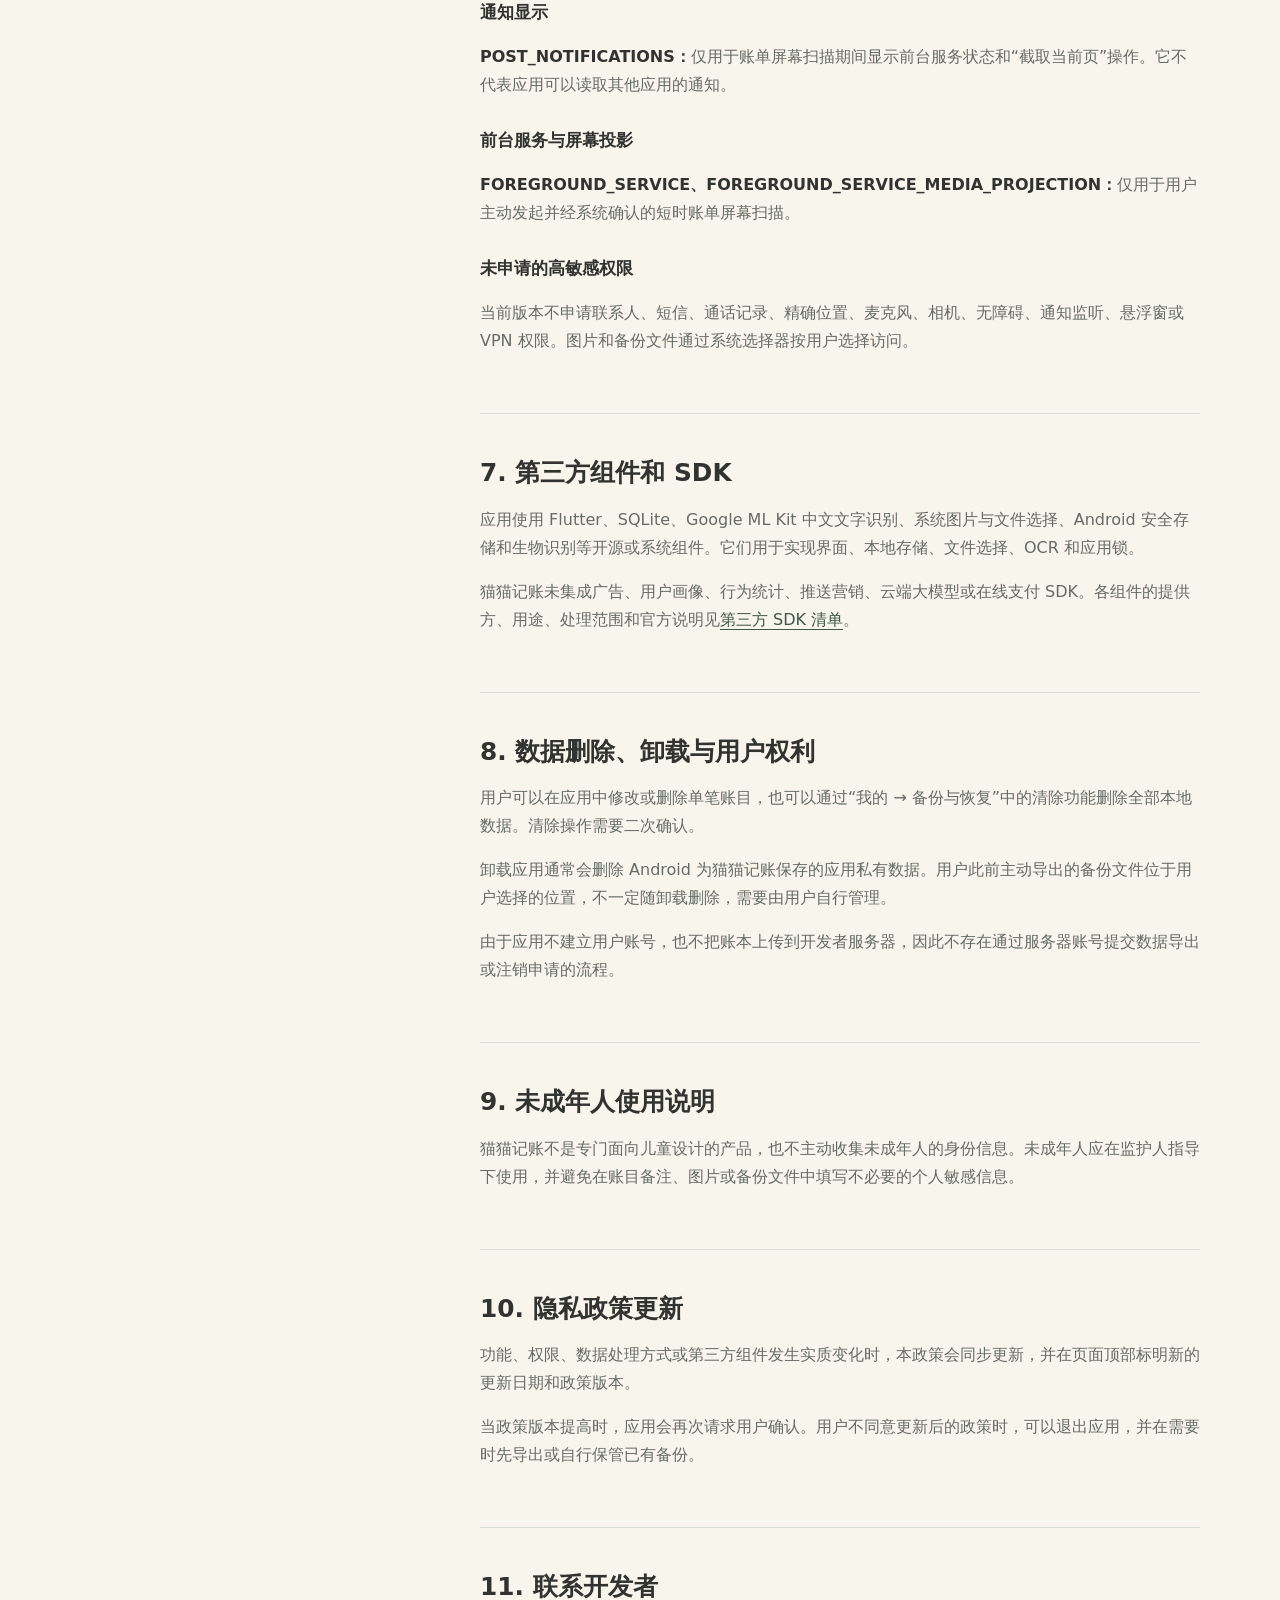
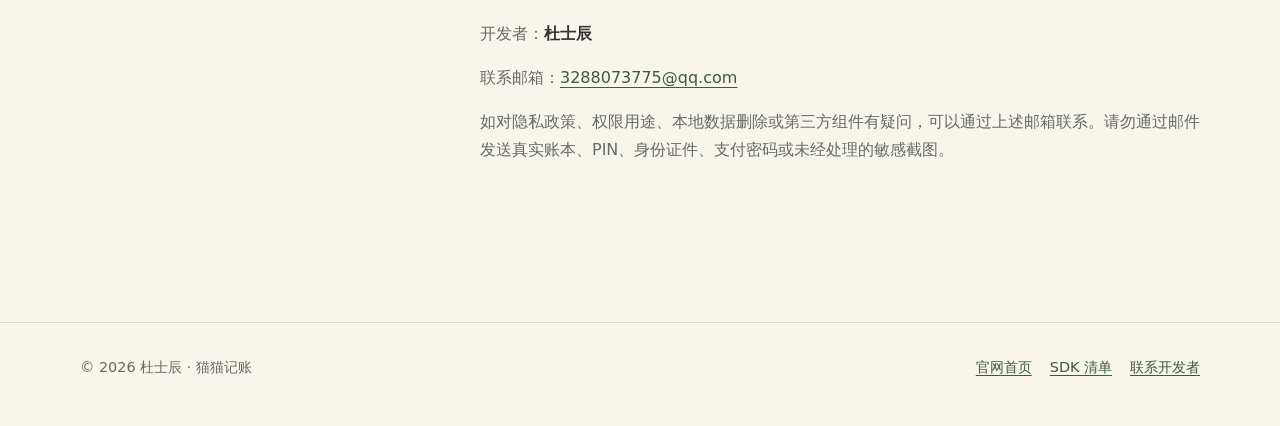
==== commit c44e8078: "sync shared ledger privacy disclosures" ====
--- a/privacy.html
+++ b/privacy.html
@@ -3,7 +3,7 @@
   <head>
     <meta charset="utf-8">
     <meta name="viewport" content="width=device-width, initial-scale=1">
-    <meta name="description" content="猫猫记账隐私政策，说明本地数据、图片 OCR、账单屏幕扫描、备份、权限和第三方组件。">
+    <meta name="description" content="猫猫记账隐私政策，说明本地账本、共同分账、账本封面、图片 OCR、备份、权限和第三方组件。">
     <meta name="theme-color" content="#55705A">
     <title>隐私政策｜猫猫记账</title>
     <link rel="icon" href="favicon.png">
@@ -31,9 +31,9 @@
         <h1>猫猫记账隐私政策</h1>
         <p>本政策说明猫猫记账如何在用户设备内处理账目、图片、备份、安全设置和猫猫陪伴数据。</p>
         <div class="policy-meta">
-          <span>更新日期：2026 年 7 月 28 日</span>
-          <span>生效日期：2026 年 7 月 28 日</span>
-          <span>政策版本：2026-07-28-v1</span>
+          <span>更新日期：2026 年 7 月 30 日</span>
+          <span>生效日期：2026 年 7 月 30 日</span>
+          <span>政策版本：2026-07-30-v2</span>
         </div>
       </header>
 
@@ -70,12 +70,15 @@
             <p>为完成记账功能，以下内容会保存在应用私有目录中的 SQLite 数据库或本地设置中：</p>
             <ul>
               <li>账目金额、收支类型、分类、商户、账户、备注和发生时间；</li>
+              <li>账本名称、说明、类型、用户设置的账本封面，以及共同账本中的成员昵称、付款人与分摊关系；</li>
               <li>分类、商户识别规则、待确认候选和提醒设置；</li>
               <li>金额隐藏、猫猫陪伴、最近任务保护和隐私政策同意版本等设置；</li>
               <li>猫爪积分、亲密值、物品库存、互动记录和本地陪伴回顾；</li>
               <li>用户主动创建的本地应用锁配置。</li>
             </ul>
-            <p>上述数据用于展示账单、生成本地统计、匹配商户规则、完成猫猫互动和恢复用户设置，不会由猫猫记账上传到开发者服务器。</p>
+            <p>上述数据用于展示账单、切换本地账本、计算共同分账结算建议、生成本地统计、匹配商户规则、完成猫猫互动和恢复用户设置，不会由猫猫记账上传到开发者服务器。</p>
+            <h3>共同账本</h3>
+            <p>共同账本用于在同一台设备上记录多人分担的账目。成员昵称、付款人、参与人和分摊金额均由用户填写或确认，只保存在本机。当前版本不提供账号、邀请链接、多人在线编辑或云端同步，其他成员不会因被填写昵称而收到通知或自动访问该账本。</p>
             <h3>应用锁</h3>
             <p>PIN 不以明文保存。应用使用随机盐和派生摘要进行验证，安全相关内容通过 Android 安全存储组件保存。选择系统生物识别时，应用只接收系统返回的验证结果，不读取或保存指纹、面容模板。</p>
           </section>
@@ -88,9 +91,11 @@
               <li>应用不会扫描未被用户选择的相册内容；</li>
               <li>识别结果会拆分为可编辑的账目候选；</li>
               <li>分类可以保持“未定”，用户可以稍后修改；</li>
-              <li>应用数据库只保存用户确认保留的结构化结果，不保存原始图片副本。</li>
+              <li>应用数据库只保存用户确认保留的结构化识别结果，不保存用于 OCR 的原始图片副本。</li>
             </ul>
             <p>系统图片选择器或操作系统可能在其缓存目录中短暂保存文件，这是系统组件的正常行为，不代表猫猫记账建立了图片备份。</p>
+            <h3>账本封面</h3>
+            <p>账本封面与 OCR 图片用途不同。只有用户主动选择并确认设置为封面时，应用才会将处理后的封面数据保存在本机，直至用户更换、移除封面或删除相应账本。封面不会由猫猫记账上传到开发者服务器。</p>
           </section>
 
           <section id="capture">
@@ -105,6 +110,7 @@
             <p>用户可以通过系统文件选择器主动导出扩展名为 <strong>.mmjzbackup</strong> 的本地备份文件。备份可能包含：</p>
             <ul>
               <li>分类、账目、标签和商户规则；</li>
+              <li>账本名称、说明、成员昵称、账本封面和账目分摊关系；</li>
               <li>提醒、普通设置和待确认信息；</li>
               <li>猫猫档案、积分流水、库存、互动与回顾记录。</li>
             </ul>
@@ -170,4 +176,3 @@
     </footer>
   </body>
 </html>
-
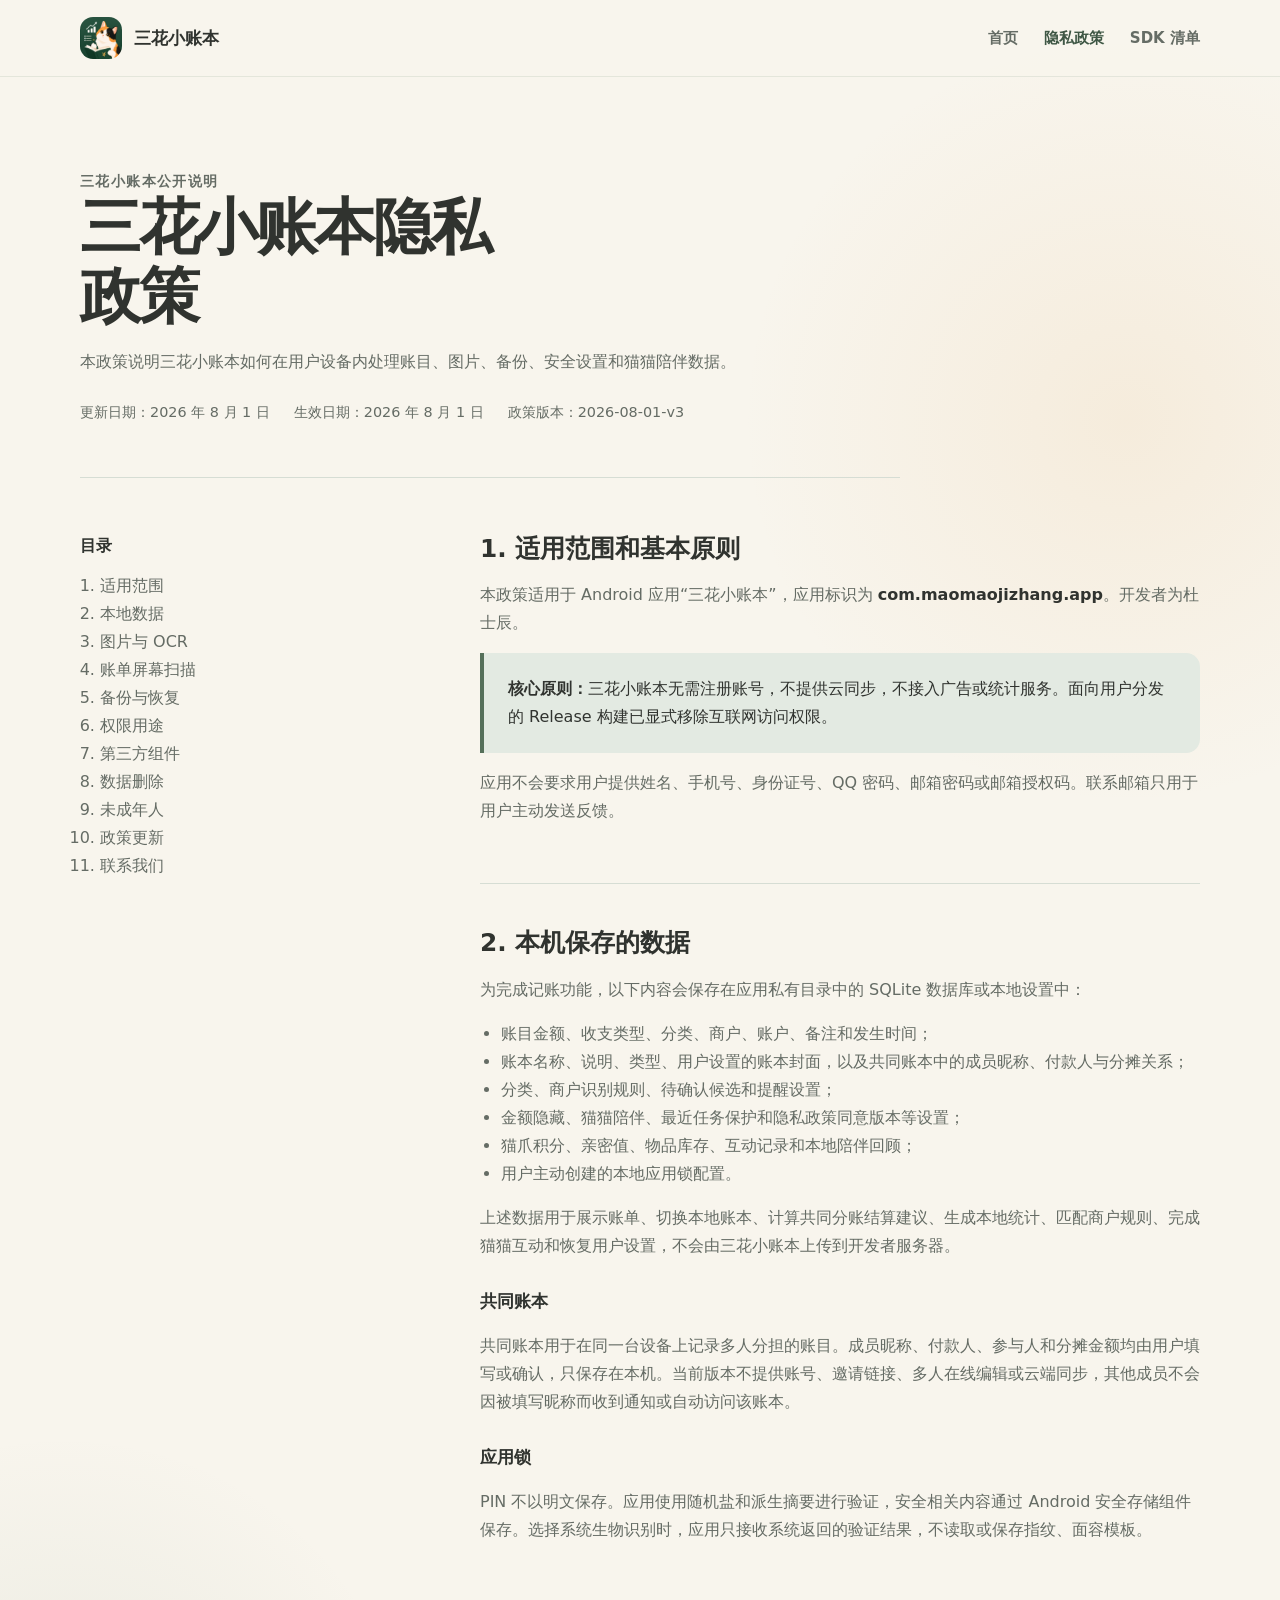
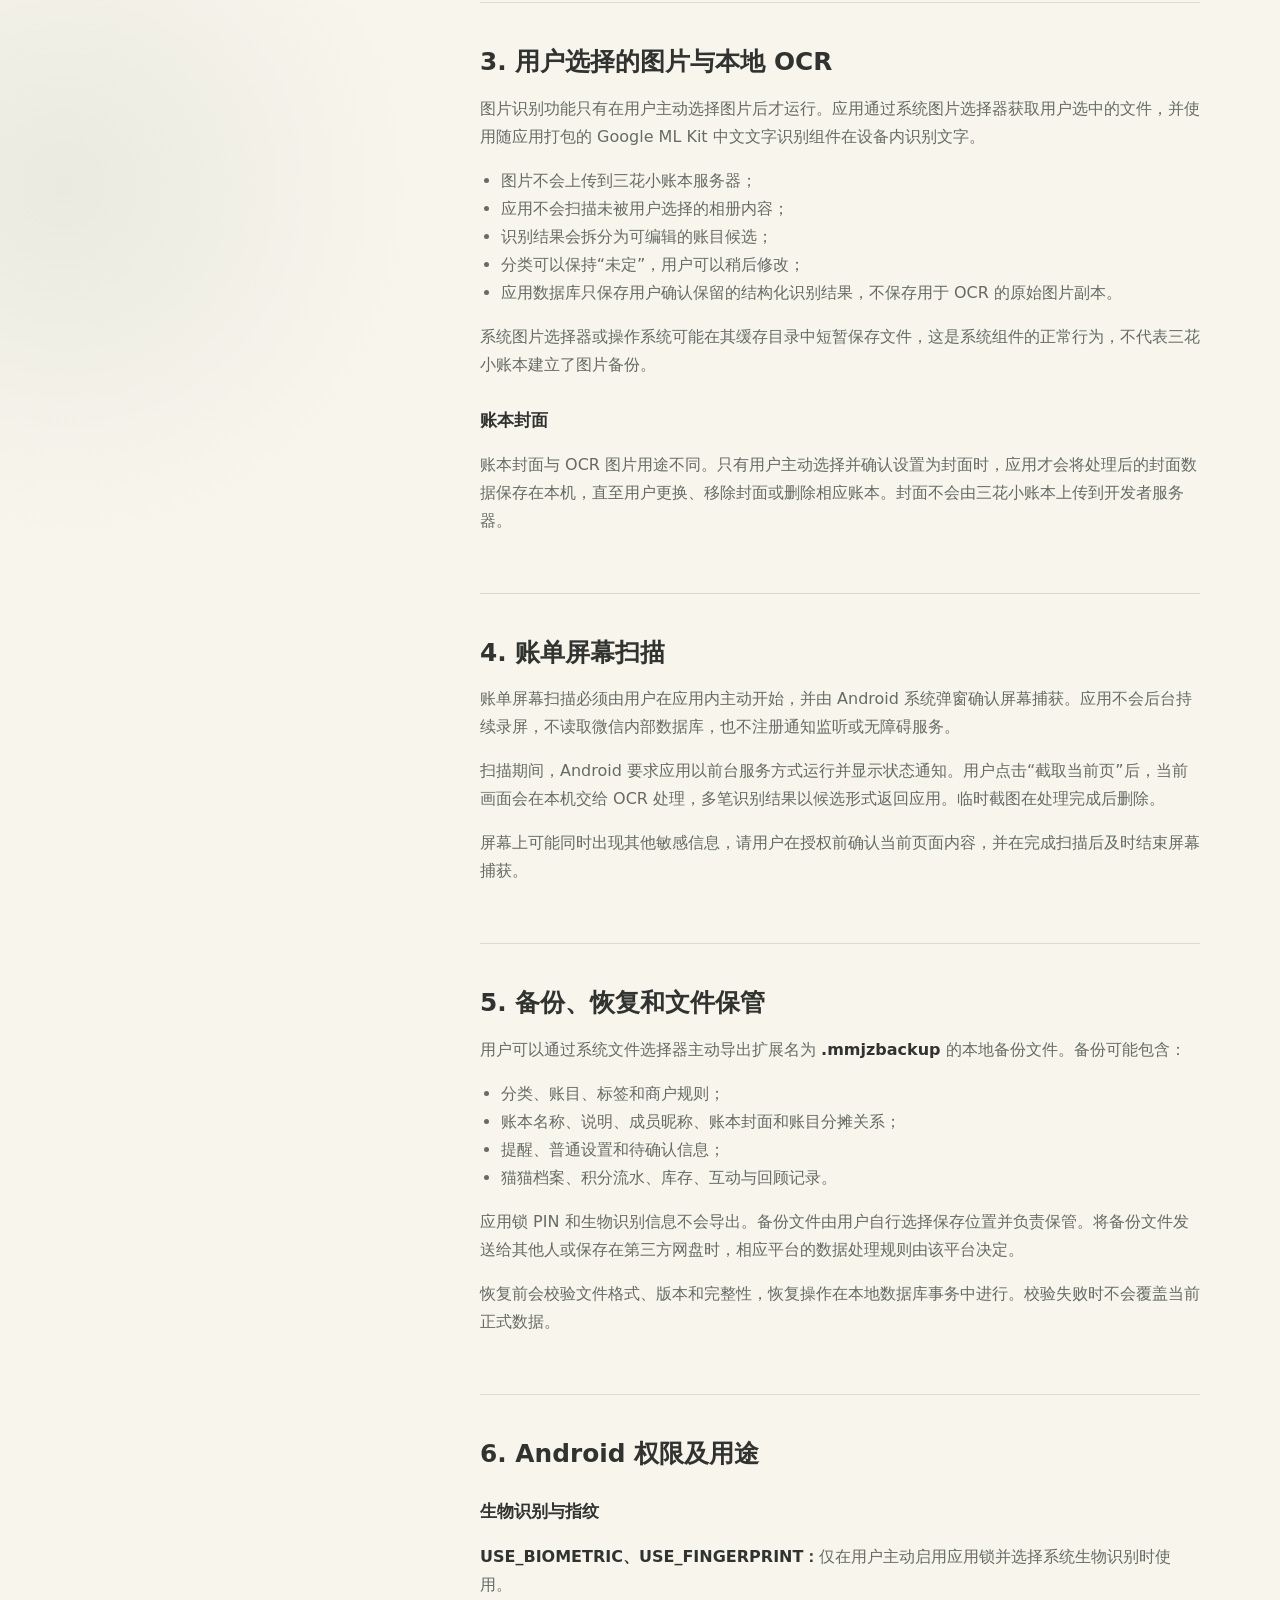
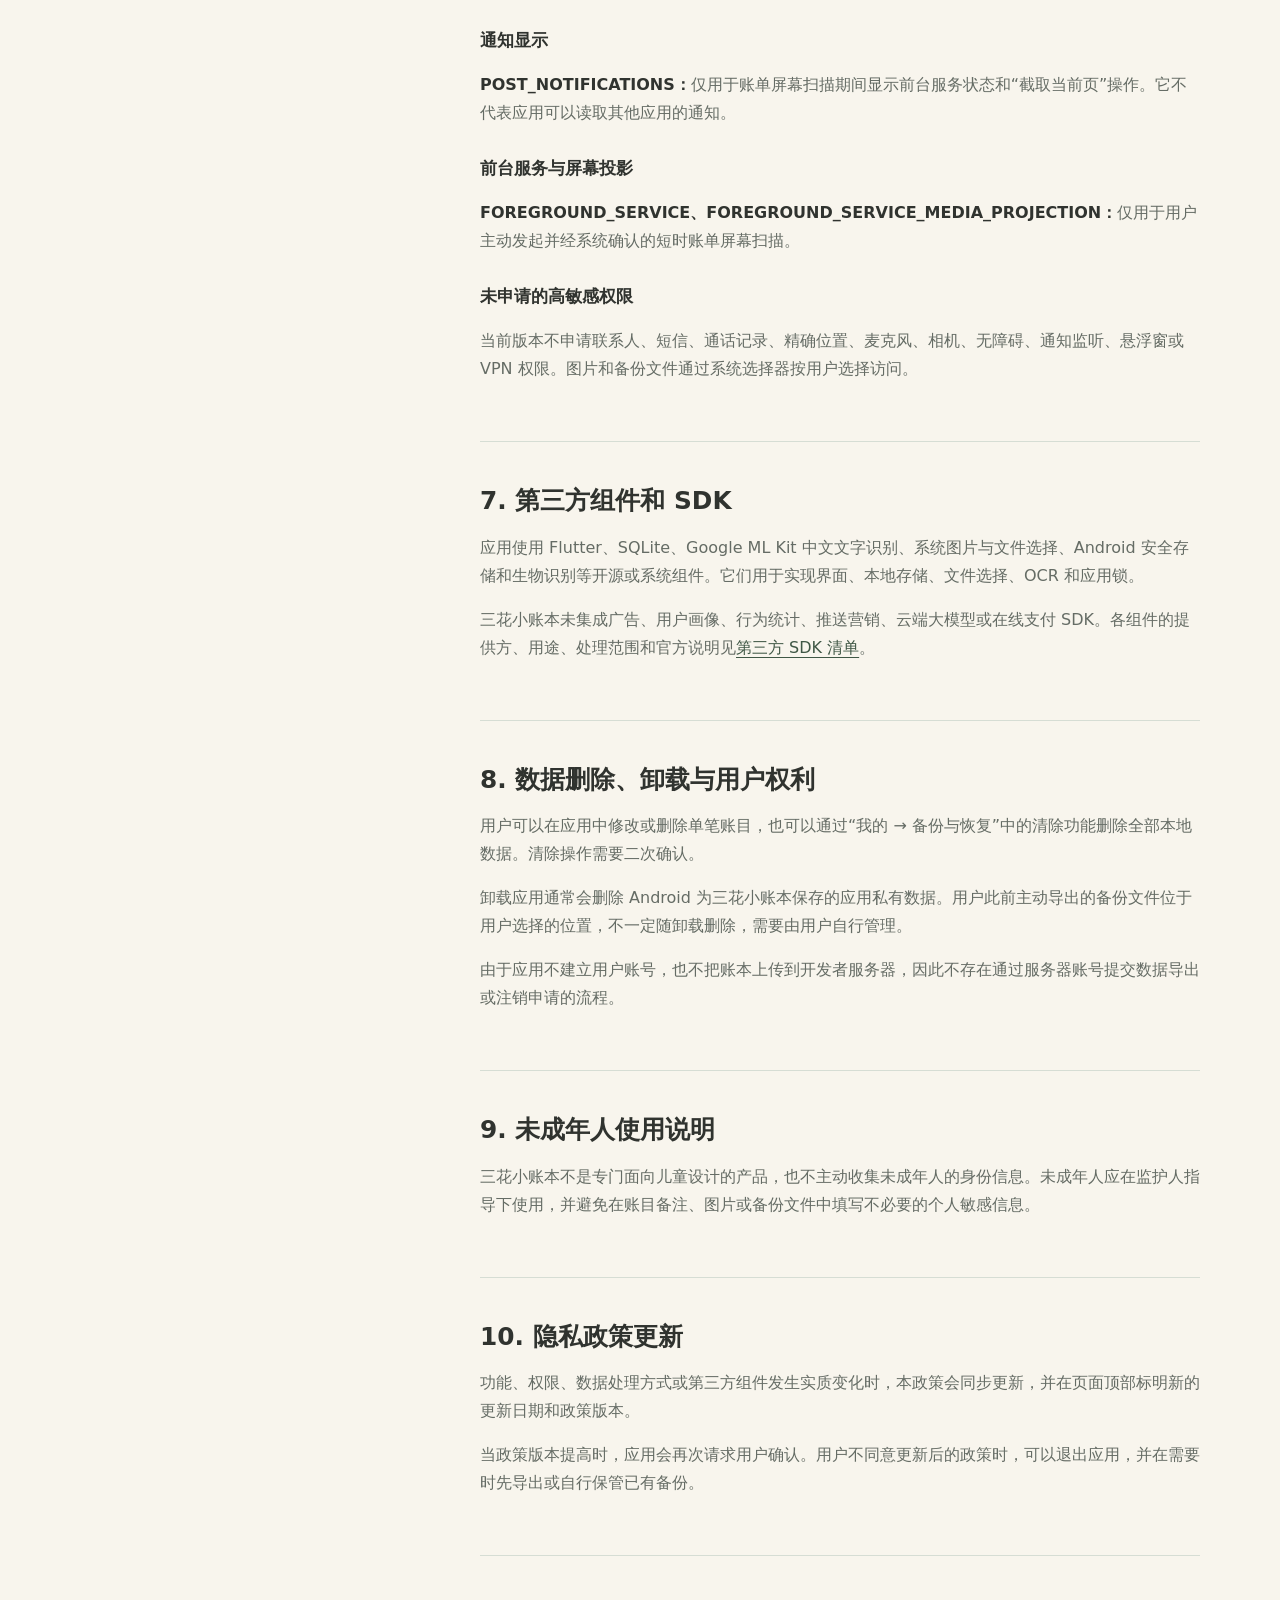
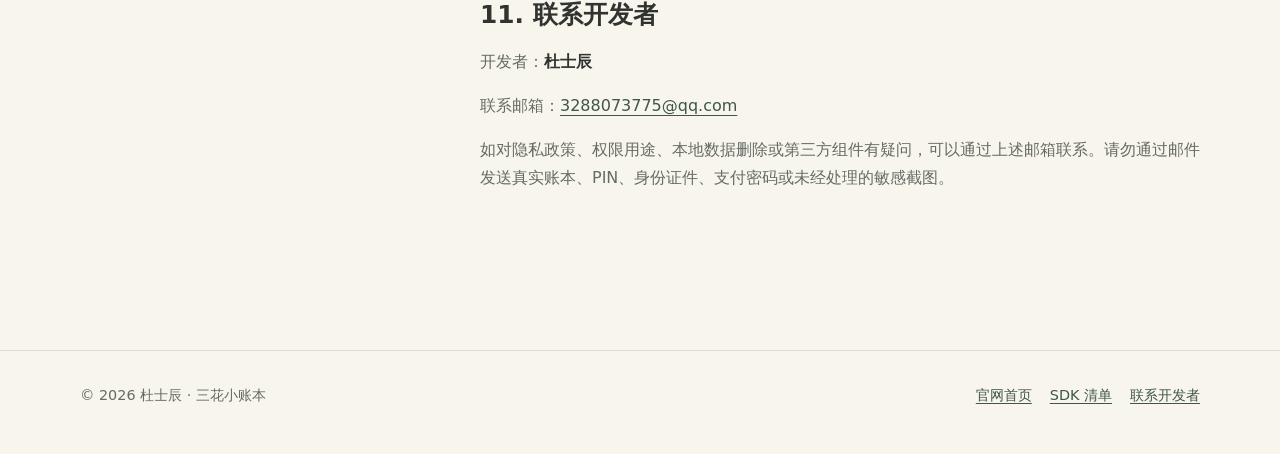
==== commit 6465cf2a: "rename app to 三花小账本" ====
--- a/privacy.html
+++ b/privacy.html
@@ -3,9 +3,9 @@
   <head>
     <meta charset="utf-8">
     <meta name="viewport" content="width=device-width, initial-scale=1">
-    <meta name="description" content="猫猫记账隐私政策，说明本地账本、共同分账、账本封面、图片 OCR、备份、权限和第三方组件。">
+    <meta name="description" content="三花小账本隐私政策，说明本地账本、共同分账、账本封面、图片 OCR、备份、权限和第三方组件。">
     <meta name="theme-color" content="#55705A">
-    <title>隐私政策｜猫猫记账</title>
+    <title>隐私政策｜三花小账本</title>
     <link rel="icon" href="favicon.png">
     <link rel="stylesheet" href="styles.css">
   </head>
@@ -15,7 +15,7 @@
       <nav class="nav" aria-label="主要导航">
         <a class="brand" href="index.html">
           <img src="assets/app-icon.png" alt="">
-          <span>猫猫记账</span>
+          <span>三花小账本</span>
         </a>
         <ul class="nav-links">
           <li><a href="index.html">首页</a></li>
@@ -27,13 +27,13 @@
 
     <main id="main" class="page policy-main">
       <header class="policy-header">
-        <p class="eyebrow">猫猫记账公开说明</p>
-        <h1>猫猫记账隐私政策</h1>
-        <p>本政策说明猫猫记账如何在用户设备内处理账目、图片、备份、安全设置和猫猫陪伴数据。</p>
+        <p class="eyebrow">三花小账本公开说明</p>
+        <h1>三花小账本隐私政策</h1>
+        <p>本政策说明三花小账本如何在用户设备内处理账目、图片、备份、安全设置和猫猫陪伴数据。</p>
         <div class="policy-meta">
-          <span>更新日期：2026 年 7 月 30 日</span>
-          <span>生效日期：2026 年 7 月 30 日</span>
-          <span>政策版本：2026-07-30-v2</span>
+          <span>更新日期：2026 年 8 月 1 日</span>
+          <span>生效日期：2026 年 8 月 1 日</span>
+          <span>政策版本：2026-08-01-v3</span>
         </div>
       </header>
 
@@ -58,9 +58,9 @@
         <article class="policy-content">
           <section id="scope">
             <h2>1. 适用范围和基本原则</h2>
-            <p>本政策适用于 Android 应用“猫猫记账”，应用标识为 <strong>com.maomaojizhang.app</strong>。开发者为杜士辰。</p>
+            <p>本政策适用于 Android 应用“三花小账本”，应用标识为 <strong>com.maomaojizhang.app</strong>。开发者为杜士辰。</p>
             <div class="notice">
-              <strong>核心原则：</strong>猫猫记账无需注册账号，不提供云同步，不接入广告或统计服务。面向用户分发的 Release 构建已显式移除互联网访问权限。
+              <strong>核心原则：</strong>三花小账本无需注册账号，不提供云同步，不接入广告或统计服务。面向用户分发的 Release 构建已显式移除互联网访问权限。
             </div>
             <p>应用不会要求用户提供姓名、手机号、身份证号、QQ 密码、邮箱密码或邮箱授权码。联系邮箱只用于用户主动发送反馈。</p>
           </section>
@@ -76,7 +76,7 @@
               <li>猫爪积分、亲密值、物品库存、互动记录和本地陪伴回顾；</li>
               <li>用户主动创建的本地应用锁配置。</li>
             </ul>
-            <p>上述数据用于展示账单、切换本地账本、计算共同分账结算建议、生成本地统计、匹配商户规则、完成猫猫互动和恢复用户设置，不会由猫猫记账上传到开发者服务器。</p>
+            <p>上述数据用于展示账单、切换本地账本、计算共同分账结算建议、生成本地统计、匹配商户规则、完成猫猫互动和恢复用户设置，不会由三花小账本上传到开发者服务器。</p>
             <h3>共同账本</h3>
             <p>共同账本用于在同一台设备上记录多人分担的账目。成员昵称、付款人、参与人和分摊金额均由用户填写或确认，只保存在本机。当前版本不提供账号、邀请链接、多人在线编辑或云端同步，其他成员不会因被填写昵称而收到通知或自动访问该账本。</p>
             <h3>应用锁</h3>
@@ -87,15 +87,15 @@
             <h2>3. 用户选择的图片与本地 OCR</h2>
             <p>图片识别功能只有在用户主动选择图片后才运行。应用通过系统图片选择器获取用户选中的文件，并使用随应用打包的 Google ML Kit 中文文字识别组件在设备内识别文字。</p>
             <ul>
-              <li>图片不会上传到猫猫记账服务器；</li>
+              <li>图片不会上传到三花小账本服务器；</li>
               <li>应用不会扫描未被用户选择的相册内容；</li>
               <li>识别结果会拆分为可编辑的账目候选；</li>
               <li>分类可以保持“未定”，用户可以稍后修改；</li>
               <li>应用数据库只保存用户确认保留的结构化识别结果，不保存用于 OCR 的原始图片副本。</li>
             </ul>
-            <p>系统图片选择器或操作系统可能在其缓存目录中短暂保存文件，这是系统组件的正常行为，不代表猫猫记账建立了图片备份。</p>
+            <p>系统图片选择器或操作系统可能在其缓存目录中短暂保存文件，这是系统组件的正常行为，不代表三花小账本建立了图片备份。</p>
             <h3>账本封面</h3>
-            <p>账本封面与 OCR 图片用途不同。只有用户主动选择并确认设置为封面时，应用才会将处理后的封面数据保存在本机，直至用户更换、移除封面或删除相应账本。封面不会由猫猫记账上传到开发者服务器。</p>
+            <p>账本封面与 OCR 图片用途不同。只有用户主动选择并确认设置为封面时，应用才会将处理后的封面数据保存在本机，直至用户更换、移除封面或删除相应账本。封面不会由三花小账本上传到开发者服务器。</p>
           </section>
 
           <section id="capture">
@@ -133,19 +133,19 @@
           <section id="components">
             <h2>7. 第三方组件和 SDK</h2>
             <p>应用使用 Flutter、SQLite、Google ML Kit 中文文字识别、系统图片与文件选择、Android 安全存储和生物识别等开源或系统组件。它们用于实现界面、本地存储、文件选择、OCR 和应用锁。</p>
-            <p>猫猫记账未集成广告、用户画像、行为统计、推送营销、云端大模型或在线支付 SDK。各组件的提供方、用途、处理范围和官方说明见<a href="sdk.html">第三方 SDK 清单</a>。</p>
+            <p>三花小账本未集成广告、用户画像、行为统计、推送营销、云端大模型或在线支付 SDK。各组件的提供方、用途、处理范围和官方说明见<a href="sdk.html">第三方 SDK 清单</a>。</p>
           </section>
 
           <section id="delete">
             <h2>8. 数据删除、卸载与用户权利</h2>
             <p>用户可以在应用中修改或删除单笔账目，也可以通过“我的 → 备份与恢复”中的清除功能删除全部本地数据。清除操作需要二次确认。</p>
-            <p>卸载应用通常会删除 Android 为猫猫记账保存的应用私有数据。用户此前主动导出的备份文件位于用户选择的位置，不一定随卸载删除，需要由用户自行管理。</p>
+            <p>卸载应用通常会删除 Android 为三花小账本保存的应用私有数据。用户此前主动导出的备份文件位于用户选择的位置，不一定随卸载删除，需要由用户自行管理。</p>
             <p>由于应用不建立用户账号，也不把账本上传到开发者服务器，因此不存在通过服务器账号提交数据导出或注销申请的流程。</p>
           </section>
 
           <section id="children">
             <h2>9. 未成年人使用说明</h2>
-            <p>猫猫记账不是专门面向儿童设计的产品，也不主动收集未成年人的身份信息。未成年人应在监护人指导下使用，并避免在账目备注、图片或备份文件中填写不必要的个人敏感信息。</p>
+            <p>三花小账本不是专门面向儿童设计的产品，也不主动收集未成年人的身份信息。未成年人应在监护人指导下使用，并避免在账目备注、图片或备份文件中填写不必要的个人敏感信息。</p>
           </section>
 
           <section id="updates">
@@ -166,7 +166,7 @@
 
     <footer class="site-footer">
       <div class="footer-inner">
-        <span>© 2026 杜士辰 · 猫猫记账</span>
+        <span>© 2026 杜士辰 · 三花小账本</span>
         <div class="footer-links">
           <a href="index.html">官网首页</a>
           <a href="sdk.html">SDK 清单</a>
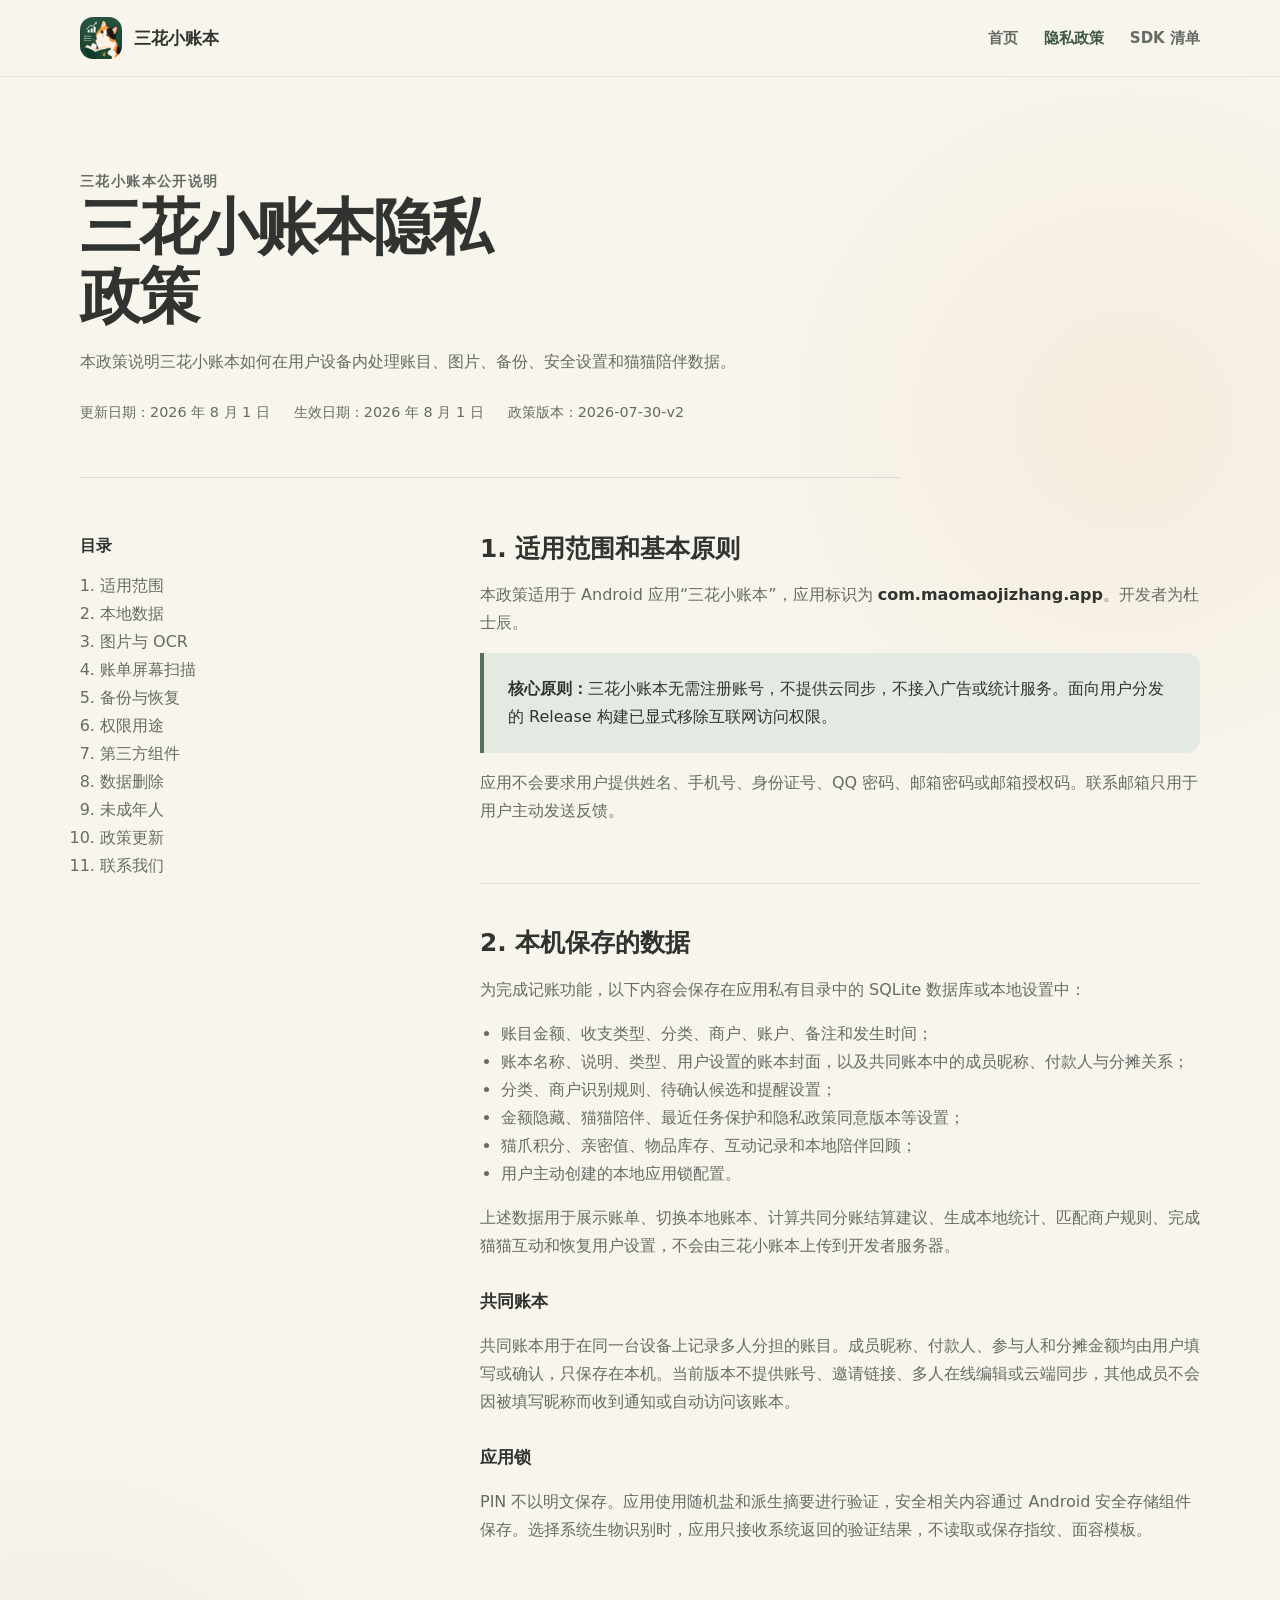
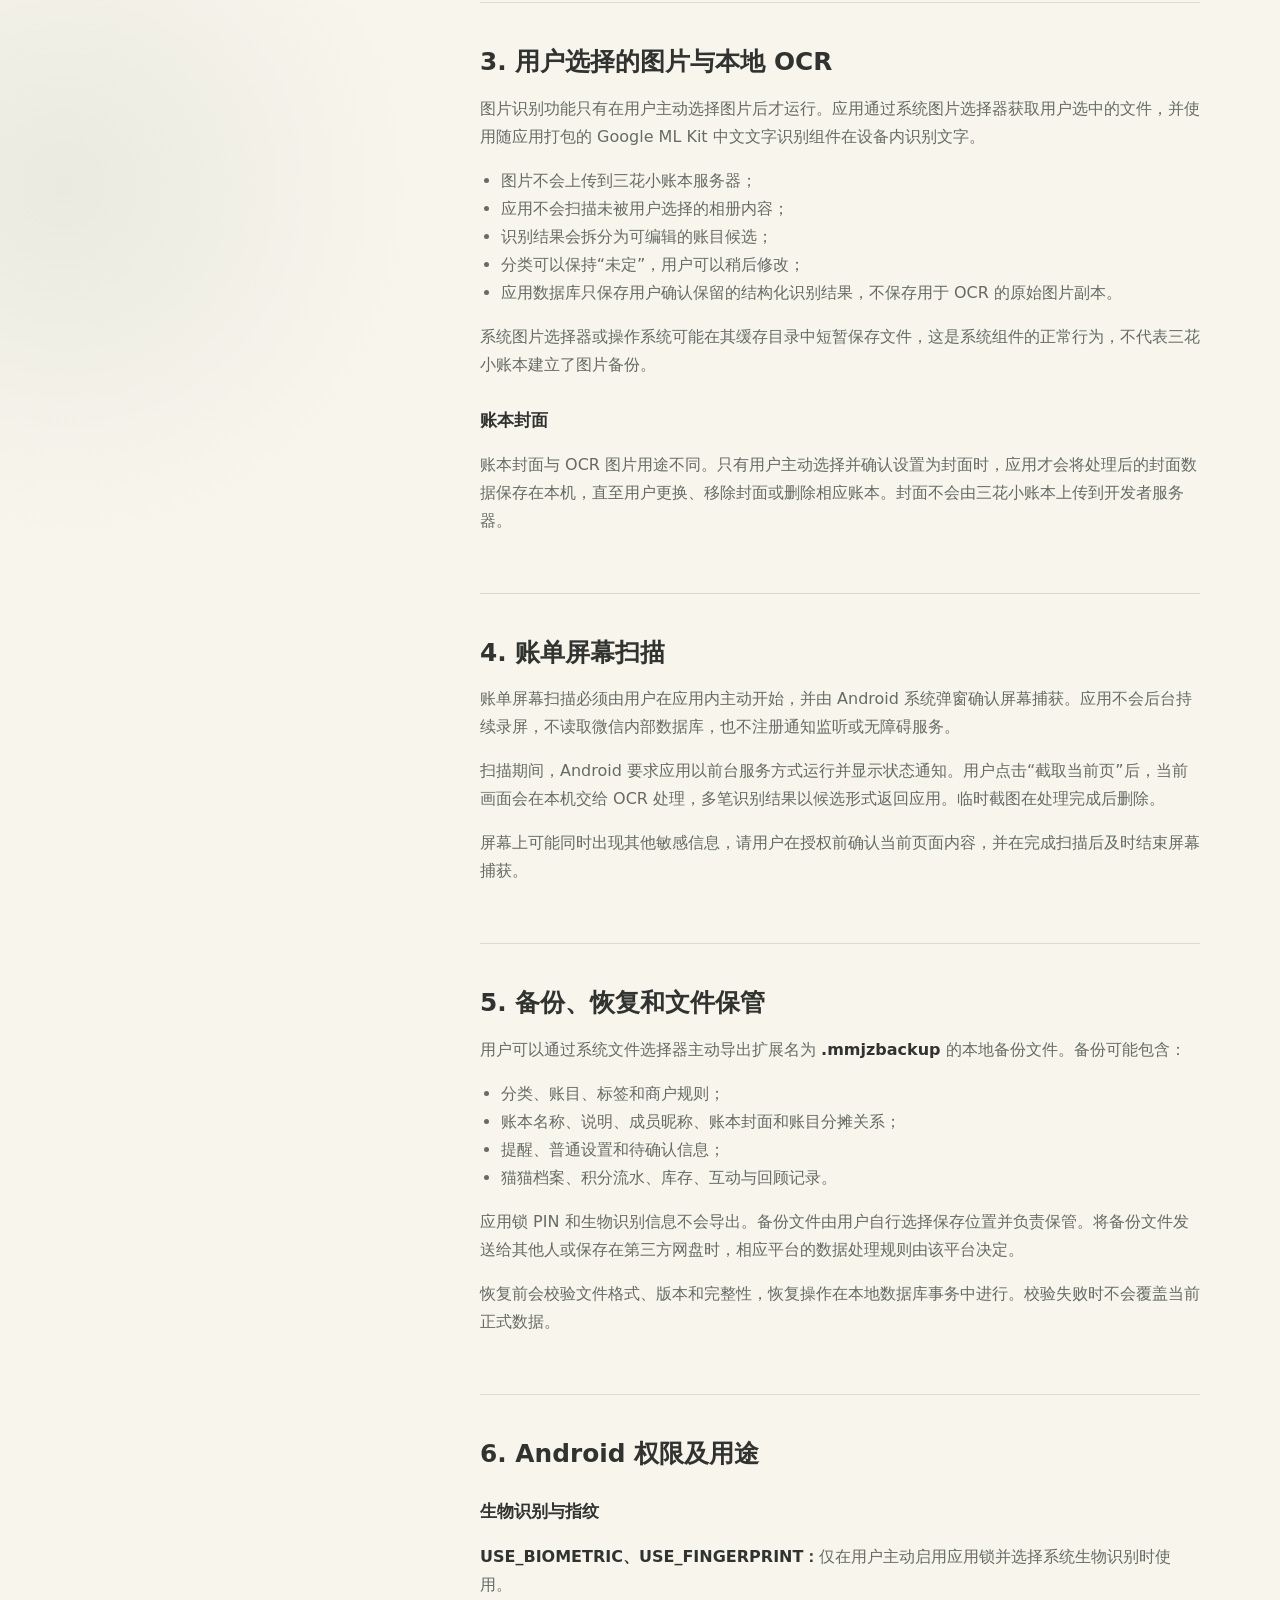
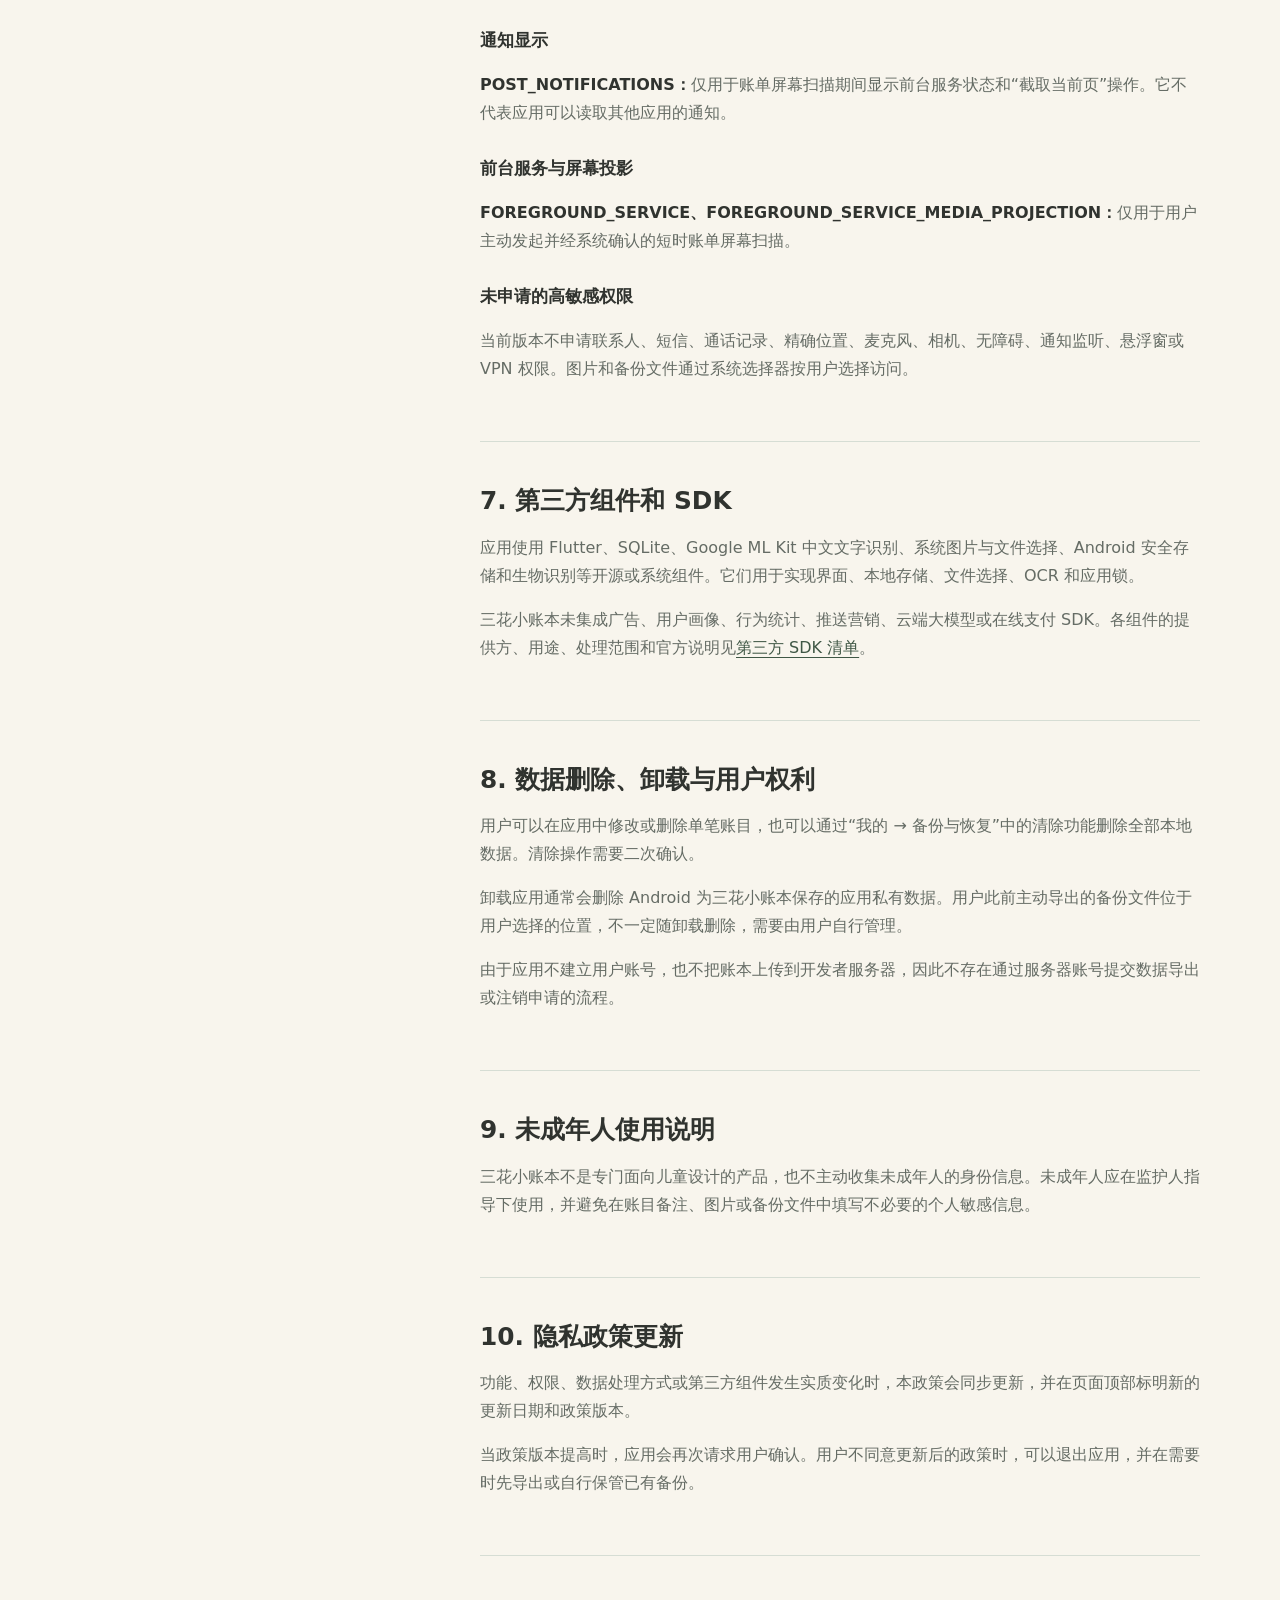
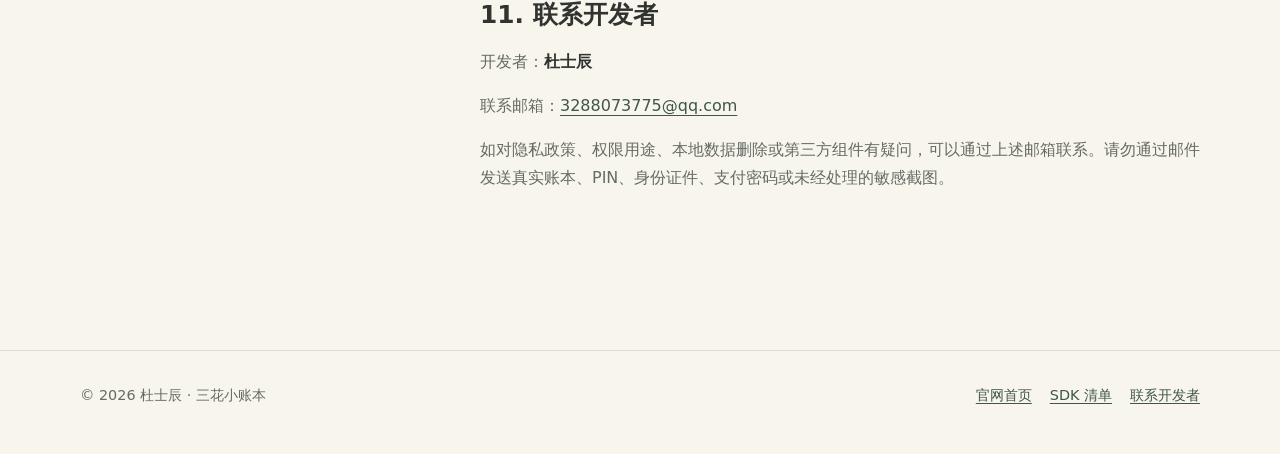
==== commit 4df164ea: "keep existing privacy policy version" ====
--- a/privacy.html
+++ b/privacy.html
@@ -33,7 +33,7 @@
         <div class="policy-meta">
           <span>更新日期：2026 年 8 月 1 日</span>
           <span>生效日期：2026 年 8 月 1 日</span>
-          <span>政策版本：2026-08-01-v3</span>
+          <span>政策版本：2026-07-30-v2</span>
         </div>
       </header>
 
